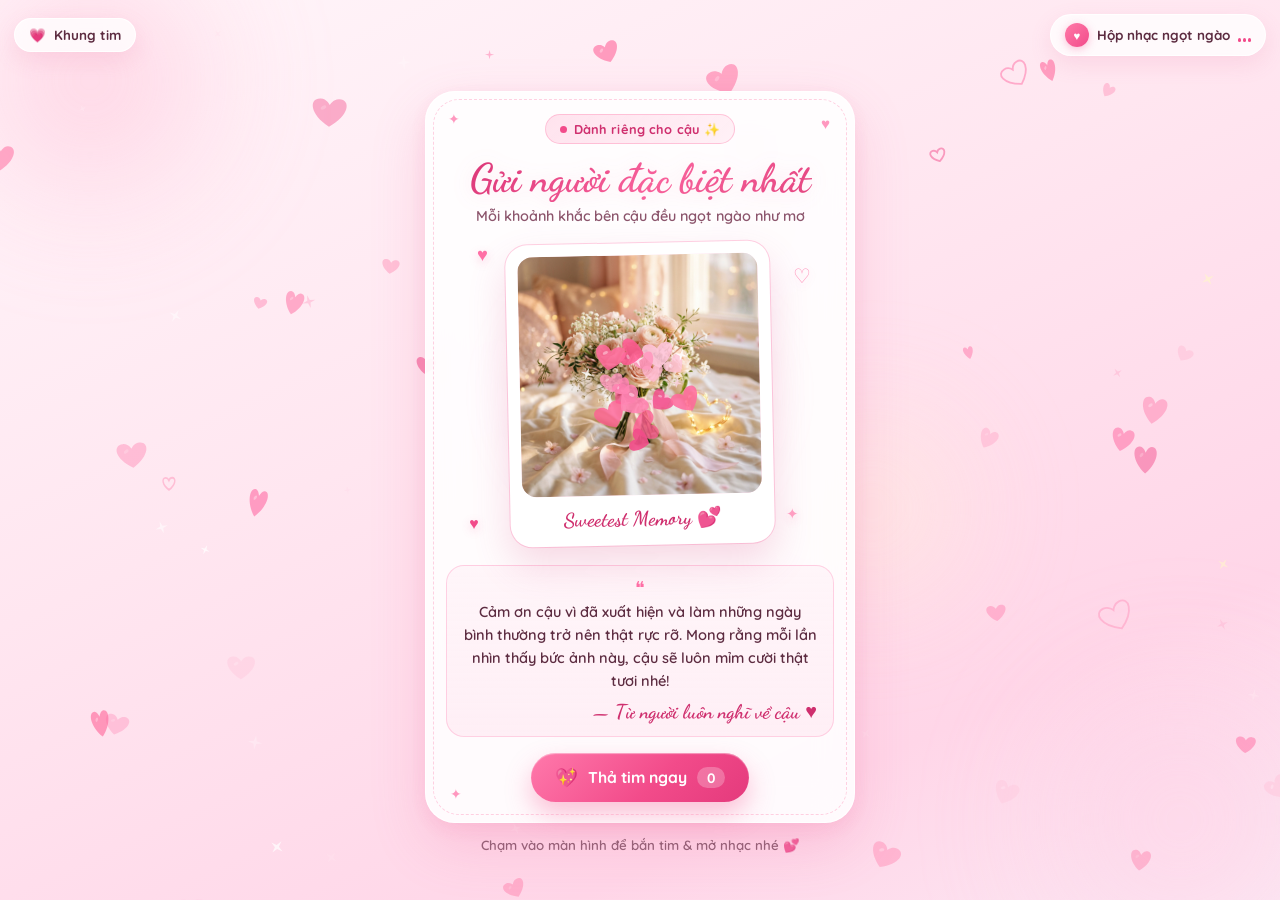
==== index.html @ c47367ff "Add files via upload" ====
<!DOCTYPE html>
<html lang="vi">
<head>
  <meta charset="UTF-8" />
  <meta name="viewport" content="width=device-width, initial-scale=1.0, viewport-fit=cover" />
  <meta name="theme-color" content="#ffe4ee" />
  <title>Gửi người đặc biệt 💕</title>
  <meta name="description" content="Một món quà nhỏ ngọt ngào ngập tràn trái tim dành riêng cho cậu." />

  <!-- Font tiếng Việt mềm mại, ngọt ngào -->
  <link rel="preconnect" href="https://fonts.googleapis.com" />
  <link rel="preconnect" href="https://fonts.gstatic.com" crossorigin />
  <link
    href="https://fonts.googleapis.com/css2?family=Dancing+Script:wght@600;700&family=Quicksand:wght@500;600;700&display=swap"
    rel="stylesheet"
  />

  <link rel="stylesheet" href="styles.css" />
</head>
<body>
  <!-- SVG ClipPath khung trái tim tỷ lệ chuẩn -->
  <svg width="0" height="0" class="svg-defs" aria-hidden="true">
    <defs>
      <clipPath id="heartClipPath" clipPathUnits="objectBoundingBox">
        <path d="M 0.5,0.92 C 0.48,0.90 0.04,0.62 0.04,0.32 C 0.04,0.14 0.18,0.04 0.33,0.04 C 0.42,0.04 0.48,0.09 0.5,0.16 C 0.52,0.09 0.58,0.04 0.67,0.04 C 0.82,0.04 0.96,0.14 0.96,0.32 C 0.96,0.62 0.52,0.90 0.5,0.92 Z" />
      </clipPath>
    </defs>
  </svg>

  <!-- Nền ánh sáng pastel mềm mại -->
  <div class="ambient-bg" aria-hidden="true">
    <span class="bg-orb orb-1"></span>
    <span class="bg-orb orb-2"></span>
    <span class="bg-orb orb-3"></span>
  </div>

  <!-- Canvas nền: mưa trái tim & tim bay dịu dàng phía sau thẻ -->
  <canvas id="heartCanvas" aria-hidden="true"></canvas>
  <!-- Canvas tương tác: pháo hoa trái tim bắn ra rực rỡ phía trước khi chạm -->
  <canvas id="burstCanvas" aria-hidden="true"></canvas>

  <!-- Thanh điều khiển góc trên -->
  <header class="top-controls">
    <button
      id="frameToggle"
      class="glass-pill icon-pill"
      type="button"
      title="Đổi kiểu khung ảnh (Polaroid / Trái tim)"
      aria-label="Đổi kiểu khung ảnh"
    >
      <span class="pill-icon" aria-hidden="true">💗</span>
      <span id="frameToggleLabel" class="pill-text">Khung tim</span>
    </button>

    <button
      id="musicToggle"
      class="glass-pill music-pill"
      type="button"
      aria-pressed="false"
      aria-label="Bật hoặc tắt nhạc nền"
    >
      <span class="vinyl-disc" aria-hidden="true">
        <span class="vinyl-heart">♥</span>
      </span>
      <span id="musicTitle" class="pill-text">Hộp nhạc ngọt ngào</span>
      <span class="eq-bars" aria-hidden="true">
        <span></span>
        <span></span>
        <span></span>
      </span>
    </button>
  </header>

  <!-- Thông báo nhỏ ngọt ngào khi đạt mốc thả tim -->
  <div id="milestoneToast" class="milestone-toast" role="status" aria-live="polite"></div>

  <!-- Nội dung chính căn giữa tối ưu cho màn hình điện thoại -->
  <main class="page-wrapper">
    <article class="love-card">
      <!-- Các chi tiết lấp lánh trang trí góc thẻ -->
      <span class="card-sparkle sp-1" aria-hidden="true">✦</span>
      <span class="card-sparkle sp-2" aria-hidden="true">♥</span>
      <span class="card-sparkle sp-3" aria-hidden="true">✦</span>

      <!-- Nhãn nhỏ phía trên -->
      <div id="badgeWrap" class="badge-wrap">
        <span class="badge-pill">
          <span class="badge-dot" aria-hidden="true"></span>
          <span id="badgeText">Dành riêng cho cậu ✨</span>
        </span>
      </div>

      <!-- Tiêu đề & dòng phụ -->
      <div class="heading-block">
        <h1 id="titleText" class="love-title">Gửi người đặc biệt nhất</h1>
        <p id="subtitleText" class="love-subtitle">Mỗi khoảnh khắc bên cậu đều ngọt ngào như mơ</p>
      </div>

      <!-- Khu vực khung ảnh chính + hiệu ứng nhịp đập trái tim -->
      <section class="photo-stage" aria-label="Hình ảnh kỷ niệm">
        <div class="photo-aura" aria-hidden="true"></div>

        <!-- Các trái tim nhỏ bay quanh khung ảnh -->
        <span class="orbit-heart oh-1" aria-hidden="true">♥</span>
        <span class="orbit-heart oh-2" aria-hidden="true">♡</span>
        <span class="orbit-heart oh-3" aria-hidden="true">♥</span>
        <span class="orbit-heart oh-4" aria-hidden="true">✦</span>

        <button
          id="photoFrameBtn"
          class="photo-frame frame-polaroid"
          type="button"
          aria-label="Chạm vào ảnh để thả mưa trái tim"
        >
          <span class="photo-clip-box">
            <img
              id="mainPhoto"
              src="assets/photo.jpg"
              alt="Hình ảnh kỷ niệm ngọt ngào"
              loading="eager"
              decoding="async"
            />
            <span class="photo-sheen" aria-hidden="true"></span>
            <span id="photoFallback" class="photo-fallback" hidden>
              <span class="fallback-heart">💖</span>
              <span>Chưa tìm thấy ảnh<br /><small>Kiểm tra đường dẫn trong config.js</small></span>
            </span>
          </span>
          <span id="photoCaption" class="polaroid-caption">Sweetest Memory 💕</span>
        </button>
      </section>

      <!-- Hộp lời nhắn lãng mạn -->
      <section id="messageBox" class="message-box" aria-label="Lời nhắn">
        <span class="quote-mark" aria-hidden="true">❝</span>
        <p id="messageText" class="message-text"></p>
        <p id="signatureText" class="signature-text"></p>
      </section>

      <!-- Nút tương tác thả tim -->
      <div class="card-actions">
        <button id="heartBtn" class="heart-cta" type="button">
          <span class="heart-cta-icon" aria-hidden="true">💖</span>
          <span id="heartBtnText">Thả tim ngay</span>
          <span id="heartCount" class="heart-count" aria-label="Số lượt thả tim">0</span>
        </button>
      </div>
    </article>

    <!-- Gợi ý nhỏ lúc mới mở trang -->
    <p id="tapHint" class="tap-hint">Chạm vào màn hình để bắn tim &amp; mở nhạc nhé 💕</p>
  </main>

  <audio id="customAudio" loop preload="metadata"></audio>

  <script src="config.js"></script>
  <script src="app.js"></script>
</body>
</html>
---- styles.css ----
:root {
  --pink-25: #fffafc;
  --pink-50: #fff2f7;
  --pink-100: #ffe3ee;
  --pink-200: #ffc5db;
  --pink-300: #ff9ec2;
  --pink-400: #ff70a6;
  --pink-500: #f24b8a;
  --rose-600: #cf2f6e;
  --text-main: #5d2c41;
  --text-soft: #8c556c;
  --glass-bg: rgba(255, 255, 255, 0.88);
  --glass-border: rgba(255, 255, 255, 0.96);
  --shadow-rose: 0 22px 55px rgba(235, 96, 150, 0.2), 0 6px 18px rgba(235, 96, 150, 0.12);
}

*,
*::before,
*::after {
  box-sizing: border-box;
  -webkit-tap-highlight-color: transparent;
}

html,
body {
  margin: 0;
  padding: 0;
  min-height: 100%;
  width: 100%;
  overflow-x: hidden;
  font-family: 'Quicksand', -apple-system, BlinkMacSystemFont, 'Segoe UI', sans-serif;
  color: var(--text-main);
  background: linear-gradient(155deg, #fff6fa 0%, #ffe6f0 42%, #ffd6e8 78%, #fce7f3 100%);
  user-select: none;
  -webkit-user-select: none;
}

.svg-defs {
  position: absolute;
  width: 0;
  height: 0;
  pointer-events: none;
}

/* ===== Nền ánh sáng pastel bồng bềnh ===== */
.ambient-bg {
  position: fixed;
  inset: 0;
  z-index: 0;
  overflow: hidden;
  pointer-events: none;
}

.bg-orb {
  position: absolute;
  border-radius: 50%;
  filter: blur(55px);
  opacity: 0.6;
  will-change: transform;
}

.orb-1 {
  width: 340px;
  height: 340px;
  background: radial-gradient(circle, #ffb8d2 0%, rgba(255, 184, 210, 0) 70%);
  top: -90px;
  left: -80px;
  animation: floatOrb1 14s ease-in-out infinite alternate;
}

.orb-2 {
  width: 380px;
  height: 380px;
  background: radial-gradient(circle, #ffd1e6 0%, rgba(255, 209, 230, 0) 70%);
  bottom: -110px;
  right: -90px;
  animation: floatOrb2 17s ease-in-out infinite alternate;
}

.orb-3 {
  width: 260px;
  height: 260px;
  background: radial-gradient(circle, #fff0d8 0%, rgba(255, 240, 216, 0) 70%);
  top: 42%;
  left: 58%;
  animation: floatOrb3 12s ease-in-out infinite alternate;
}

@keyframes floatOrb1 {
  from { transform: translate(0, 0) scale(1); }
  to { transform: translate(45px, 35px) scale(1.12); }
}

@keyframes floatOrb2 {
  from { transform: translate(0, 0) scale(1); }
  to { transform: translate(-45px, -35px) scale(1.1); }
}

@keyframes floatOrb3 {
  from { transform: translate(-20px, -15px) scale(0.95); }
  to { transform: translate(25px, 25px) scale(1.12); }
}

/* ===== Canvas hiệu ứng trái tim ===== */
#heartCanvas {
  position: fixed;
  inset: 0;
  width: 100%;
  height: 100%;
  z-index: 2;
  pointer-events: none;
}

#burstCanvas {
  position: fixed;
  inset: 0;
  width: 100%;
  height: 100%;
  z-index: 15;
  pointer-events: none;
}

/* ===== Thanh điều khiển phía trên ===== */
.top-controls {
  position: fixed;
  top: calc(14px + env(safe-area-inset-top, 0px));
  left: 14px;
  right: 14px;
  z-index: 20;
  display: flex;
  align-items: center;
  justify-content: space-between;
  gap: 10px;
  pointer-events: none;
}

.glass-pill {
  pointer-events: auto;
  display: inline-flex;
  align-items: center;
  gap: 8px;
  padding: 8px 14px;
  border-radius: 999px;
  border: 1.5px solid var(--glass-border);
  background: rgba(255, 255, 255, 0.78);
  backdrop-filter: blur(14px);
  -webkit-backdrop-filter: blur(14px);
  color: var(--text-main);
  font-family: inherit;
  font-size: 0.84rem;
  font-weight: 700;
  cursor: pointer;
  touch-action: manipulation;
  box-shadow: 0 8px 22px rgba(226, 98, 148, 0.14);
  transition: transform 0.2s ease, box-shadow 0.2s ease, background 0.2s ease;
}

.glass-pill:hover {
  background: rgba(255, 255, 255, 0.94);
  transform: translateY(-1px);
  box-shadow: 0 10px 26px rgba(226, 98, 148, 0.22);
}

.glass-pill:active {
  transform: scale(0.95);
}

.pill-text {
  max-width: 140px;
  overflow: hidden;
  text-overflow: ellipsis;
  white-space: nowrap;
}

.vinyl-disc {
  width: 24px;
  height: 24px;
  border-radius: 50%;
  background: linear-gradient(135deg, #ff7aa8, #f24b8a);
  display: grid;
  place-items: center;
  color: #fff;
  font-size: 0.72rem;
  box-shadow: 0 2px 8px rgba(242, 75, 138, 0.35);
  flex-shrink: 0;
}

.music-pill.is-playing .vinyl-disc {
  animation: spinDisc 4s linear infinite;
}

@keyframes spinDisc {
  to { transform: rotate(360deg); }
}

.eq-bars {
  display: inline-flex;
  align-items: flex-end;
  gap: 2.5px;
  height: 13px;
  width: 13px;
}

.eq-bars span {
  width: 3px;
  height: 4px;
  border-radius: 99px;
  background: var(--pink-500);
  transition: height 0.25s ease;
}

.music-pill.is-playing .eq-bars span:nth-child(1) {
  animation: eqBounce 0.7s ease-in-out infinite alternate;
}

.music-pill.is-playing .eq-bars span:nth-child(2) {
  animation: eqBounce 0.52s ease-in-out 0.15s infinite alternate;
}

.music-pill.is-playing .eq-bars span:nth-child(3) {
  animation: eqBounce 0.64s ease-in-out 0.3s infinite alternate;
}

@keyframes eqBounce {
  from { height: 4px; }
  to { height: 13px; }
}

/* ===== Thông báo mốc thả tim ===== */
.milestone-toast {
  position: fixed;
  top: calc(68px + env(safe-area-inset-top, 0px));
  left: 50%;
  transform: translate(-50%, -14px) scale(0.95);
  z-index: 30;
  padding: 10px 18px;
  border-radius: 999px;
  background: linear-gradient(135deg, #ff6d9f, #f24b8a);
  color: #fff;
  font-size: 0.88rem;
  font-weight: 700;
  box-shadow: 0 12px 28px rgba(242, 75, 138, 0.35);
  opacity: 0;
  pointer-events: none;
  white-space: nowrap;
  transition: opacity 0.35s ease, transform 0.35s cubic-bezier(0.22, 1, 0.36, 1);
}

.milestone-toast.show {
  opacity: 1;
  transform: translate(-50%, 0) scale(1);
}

/* ===== Bố cục thẻ chính ===== */
.page-wrapper {
  position: relative;
  z-index: 5;
  min-height: 100dvh;
  display: flex;
  flex-direction: column;
  align-items: center;
  justify-content: center;
  padding: calc(64px + env(safe-area-inset-top, 0px)) 16px calc(20px + env(safe-area-inset-bottom, 0px));
}

.love-card {
  position: relative;
  width: 100%;
  max-width: 430px;
  padding: 22px 20px 20px;
  border-radius: 30px;
  background: var(--glass-bg);
  border: 1.5px solid var(--glass-border);
  backdrop-filter: blur(18px);
  -webkit-backdrop-filter: blur(18px);
  box-shadow: var(--shadow-rose);
  text-align: center;
  animation: cardReveal 0.65s cubic-bezier(0.22, 1, 0.36, 1) both;
}

.love-card::before {
  content: '';
  position: absolute;
  inset: 7px;
  border-radius: 26px;
  border: 1px dashed rgba(255, 130, 175, 0.36);
  pointer-events: none;
}

@keyframes cardReveal {
  from {
    opacity: 0;
    transform: translateY(26px) scale(0.96);
  }
  to {
    opacity: 1;
    transform: translateY(0) scale(1);
  }
}

/* Hạt lấp lánh trang trí góc thẻ */
.card-sparkle {
  position: absolute;
  color: var(--pink-400);
  pointer-events: none;
  opacity: 0.72;
  animation: twinkle 3s ease-in-out infinite;
}

.sp-1 { top: 18px; left: 22px; font-size: 0.9rem; animation-delay: 0s; }
.sp-2 { top: 22px; right: 24px; font-size: 0.95rem; animation-delay: 0.9s; }
.sp-3 { bottom: 20px; left: 24px; font-size: 0.85rem; animation-delay: 1.6s; }

@keyframes twinkle {
  0%, 100% { transform: scale(0.85) rotate(0deg); opacity: 0.45; }
  50% { transform: scale(1.2) rotate(12deg); opacity: 0.95; }
}

/* Nhãn nhỏ phía trên */
.badge-wrap {
  margin-bottom: 10px;
}

.badge-pill {
  display: inline-flex;
  align-items: center;
  gap: 7px;
  padding: 6px 14px;
  border-radius: 999px;
  background: linear-gradient(135deg, rgba(255, 224, 236, 0.9), rgba(255, 240, 246, 0.95));
  border: 1px solid rgba(255, 158, 194, 0.55);
  color: var(--rose-600);
  font-size: 0.8rem;
  font-weight: 700;
  letter-spacing: 0.01em;
}

.badge-dot {
  width: 7px;
  height: 7px;
  border-radius: 50%;
  background: var(--pink-500);
  box-shadow: 0 0 0 0 rgba(242, 75, 138, 0.55);
  animation: pulseDot 1.8s infinite;
}

@keyframes pulseDot {
  0% { box-shadow: 0 0 0 0 rgba(242, 75, 138, 0.55); }
  70% { box-shadow: 0 0 0 7px rgba(242, 75, 138, 0); }
  100% { box-shadow: 0 0 0 0 rgba(242, 75, 138, 0); }
}

/* Tiêu đề lãng mạn */
.heading-block {
  margin-bottom: 14px;
}

.love-title {
  margin: 0;
  font-family: 'Dancing Script', 'Times New Roman', 'Segoe UI', serif;
  font-size: clamp(1.9rem, 7vw, 2.5rem);
  font-weight: 700;
  line-height: 1.2;
  background: linear-gradient(135deg, #d83173 0%, #f8619b 55%, #e1427d 100%);
  -webkit-background-clip: text;
  background-clip: text;
  color: transparent;
  filter: drop-shadow(0 2px 10px rgba(242, 75, 138, 0.14));
}

.love-subtitle {
  margin: 5px 0 0;
  font-size: 0.9rem;
  font-weight: 600;
  color: var(--text-soft);
}

/* ===== Khu vực khung ảnh chính ===== */
.photo-stage {
  position: relative;
  display: flex;
  justify-content: center;
  align-items: center;
  margin: 4px auto 16px;
  padding: 4px 0;
}

.photo-aura {
  position: absolute;
  width: 82%;
  height: 82%;
  border-radius: 50%;
  background: radial-gradient(circle, rgba(255, 128, 175, 0.45) 0%, rgba(255, 179, 209, 0.14) 52%, transparent 74%);
  filter: blur(18px);
  animation: heartbeatGlow 2.4s ease-in-out infinite;
  pointer-events: none;
}

@keyframes heartbeatGlow {
  0%, 100% { transform: scale(0.95); opacity: 0.72; }
  22% { transform: scale(1.06); opacity: 1; }
  38% { transform: scale(0.98); opacity: 0.82; }
  54% { transform: scale(1.05); opacity: 0.96; }
}

.orbit-heart {
  position: absolute;
  pointer-events: none;
  color: var(--pink-400);
  text-shadow: 0 3px 10px rgba(242, 75, 138, 0.25);
  z-index: 4;
}

.oh-1 { top: 4px; left: 8%; font-size: 1.15rem; animation: floatMini 3.4s ease-in-out infinite; }
.oh-2 { top: 24px; right: 6%; font-size: 1.25rem; color: #ff8fb8; animation: floatMini 4s ease-in-out 0.6s infinite; }
.oh-3 { bottom: 16px; left: 6%; font-size: 1rem; color: #f24b8a; animation: floatMini 3.8s ease-in-out 1.1s infinite; }
.oh-4 { bottom: 26px; right: 9%; font-size: 0.95rem; color: #ff9ec2; animation: floatMini 3.1s ease-in-out 0.3s infinite; }

@keyframes floatMini {
  0%, 100% { transform: translateY(0) rotate(-6deg); }
  50% { transform: translateY(-9px) rotate(8deg); }
}

.photo-frame {
  position: relative;
  z-index: 3;
  padding: 0;
  border: none;
  background: none;
  cursor: pointer;
  touch-action: manipulation;
  width: min(264px, 72vw);
  transition: transform 0.35s cubic-bezier(0.22, 1, 0.36, 1);
}

.photo-frame:hover {
  transform: translateY(-3px) rotate(0deg) scale(1.015);
}

.photo-frame.is-popping {
  animation: photoPop 0.55s cubic-bezier(0.22, 1, 0.36, 1);
}

@keyframes photoPop {
  0% { transform: scale(1); }
  30% { transform: scale(1.06); }
  60% { transform: scale(0.97); }
  100% { transform: scale(1); }
}

/* Chế độ 1: Khung Polaroid ngọt ngào */
.photo-frame.frame-polaroid {
  background: #ffffff;
  padding: 12px 12px 14px;
  border-radius: 22px;
  box-shadow:
    0 18px 38px rgba(217, 74, 130, 0.2),
    0 0 0 1px rgba(255, 197, 219, 0.75);
  transform: rotate(-1.2deg);
}

.photo-frame.frame-polaroid .photo-clip-box {
  display: block;
  position: relative;
  width: 100%;
  aspect-ratio: 1 / 1;
  border-radius: 15px;
  overflow: hidden;
  background: linear-gradient(135deg, #ffe7f1, #ffd4e5);
}

.photo-frame.frame-polaroid .polaroid-caption {
  display: block;
  margin-top: 11px;
  font-family: 'Dancing Script', 'Times New Roman', 'Segoe UI', serif;
  font-size: 1.25rem;
  font-weight: 700;
  color: var(--rose-600);
}

/* Chế độ 2: Khung hình Trái Tim phát sáng */
.photo-frame.frame-heart {
  width: min(312px, 82vw);
  filter: drop-shadow(0 16px 28px rgba(242, 75, 138, 0.28)) drop-shadow(0 0 10px rgba(255, 255, 255, 0.9));
  animation: gentleBeat 2.8s ease-in-out infinite;
}

.photo-frame.frame-heart .photo-clip-box {
  display: block;
  position: relative;
  width: 100%;
  aspect-ratio: 1 / 0.94;
  clip-path: url(#heartClipPath);
  -webkit-clip-path: url(#heartClipPath);
  background: linear-gradient(135deg, #ffe7f1, #ffc8df);
  overflow: hidden;
}

.photo-frame.frame-heart .polaroid-caption {
  display: none;
}

@keyframes gentleBeat {
  0%, 100% { transform: scale(1); }
  20% { transform: scale(1.03); }
  36% { transform: scale(0.99); }
  52% { transform: scale(1.022); }
}

.photo-clip-box img {
  display: block;
  width: 100%;
  height: 100%;
  object-fit: cover;
  object-position: center;
  transition: transform 0.6s ease;
}

.photo-frame:hover .photo-clip-box img {
  transform: scale(1.04);
}

/* Vệt sáng nhẹ lướt qua ảnh */
.photo-sheen {
  position: absolute;
  inset: 0;
  background: linear-gradient(
    115deg,
    transparent 20%,
    rgba(255, 255, 255, 0.36) 48%,
    transparent 74%
  );
  transform: translateX(-130%);
  animation: photoSheen 5.5s ease-in-out 1.2s infinite;
  pointer-events: none;
}

@keyframes photoSheen {
  0%, 72%, 100% { transform: translateX(-130%); }
  45% { transform: translateX(130%); }
}

.photo-fallback {
  position: absolute;
  inset: 0;
  display: flex;
  flex-direction: column;
  align-items: center;
  justify-content: center;
  gap: 8px;
  padding: 20px;
  color: var(--rose-600);
  font-size: 0.9rem;
  font-weight: 700;
  text-align: center;
}

.photo-fallback[hidden] {
  display: none;
}

.fallback-heart {
  font-size: 2.8rem;
}

/* ===== Hộp lời nhắn ===== */
.message-box {
  position: relative;
  margin: 0 0 16px;
  padding: 13px 16px 12px;
  border-radius: 18px;
  background: linear-gradient(180deg, rgba(255, 245, 249, 0.94), rgba(255, 236, 244, 0.85));
  border: 1px solid rgba(255, 179, 209, 0.56);
  text-align: center;
}

.quote-mark {
  display: block;
  font-size: 1.1rem;
  line-height: 1;
  color: var(--pink-400);
  margin-bottom: 3px;
}

.message-text {
  margin: 0;
  font-size: 0.91rem;
  line-height: 1.58;
  font-weight: 600;
  color: var(--text-main);
  white-space: pre-line;
}

.signature-text {
  margin: 8px 0 0;
  font-family: 'Dancing Script', 'Times New Roman', 'Segoe UI', serif;
  font-size: 1.24rem;
  font-weight: 700;
  color: var(--rose-600);
  text-align: right;
}

/* ===== Nút thả tim ===== */
.card-actions {
  display: flex;
  justify-content: center;
}

.heart-cta {
  display: inline-flex;
  align-items: center;
  justify-content: center;
  gap: 10px;
  padding: 13px 24px;
  border: none;
  border-radius: 999px;
  background: linear-gradient(135deg, #ff79ab 0%, #f24b8a 58%, #e43a7c 100%);
  color: #ffffff;
  font-family: inherit;
  font-size: 0.98rem;
  font-weight: 700;
  cursor: pointer;
  touch-action: manipulation;
  box-shadow:
    0 12px 26px rgba(242, 75, 138, 0.34),
    inset 0 1px 1px rgba(255, 255, 255, 0.45);
  transition: transform 0.18s cubic-bezier(0.22, 1, 0.36, 1), box-shadow 0.18s ease;
}

.heart-cta:hover {
  transform: translateY(-2px) scale(1.02);
  box-shadow: 0 16px 32px rgba(242, 75, 138, 0.42);
}

.heart-cta:active {
  transform: scale(0.94);
}

.heart-cta-icon {
  display: inline-block;
  font-size: 1.15rem;
  transition: transform 0.2s ease;
}

.heart-cta.is-bouncing .heart-cta-icon {
  animation: iconBounce 0.42s ease;
}

@keyframes iconBounce {
  0% { transform: scale(1); }
  40% { transform: scale(1.45) rotate(-10deg); }
  75% { transform: scale(0.92) rotate(6deg); }
  100% { transform: scale(1); }
}

.heart-count {
  min-width: 28px;
  padding: 2px 9px;
  border-radius: 999px;
  background: rgba(255, 255, 255, 0.25);
  font-size: 0.86rem;
  font-weight: 700;
}

/* Gợi ý nhỏ phía dưới */
.tap-hint {
  margin: 14px 0 0;
  font-size: 0.83rem;
  font-weight: 600;
  color: var(--text-soft);
  text-align: center;
  opacity: 0.9;
  transition: opacity 0.6s ease, transform 0.6s ease;
}

.tap-hint.is-hidden {
  opacity: 0;
  transform: translateY(6px);
  pointer-events: none;
}

/* ===== Tối ưu màn hình nhỏ ===== */
@media (max-width: 390px) {
  .love-card {
    padding: 22px 16px 22px;
    border-radius: 26px;
  }

  .glass-pill {
    padding: 7px 11px;
    font-size: 0.78rem;
  }

  .pill-text {
    max-width: 102px;
  }
}
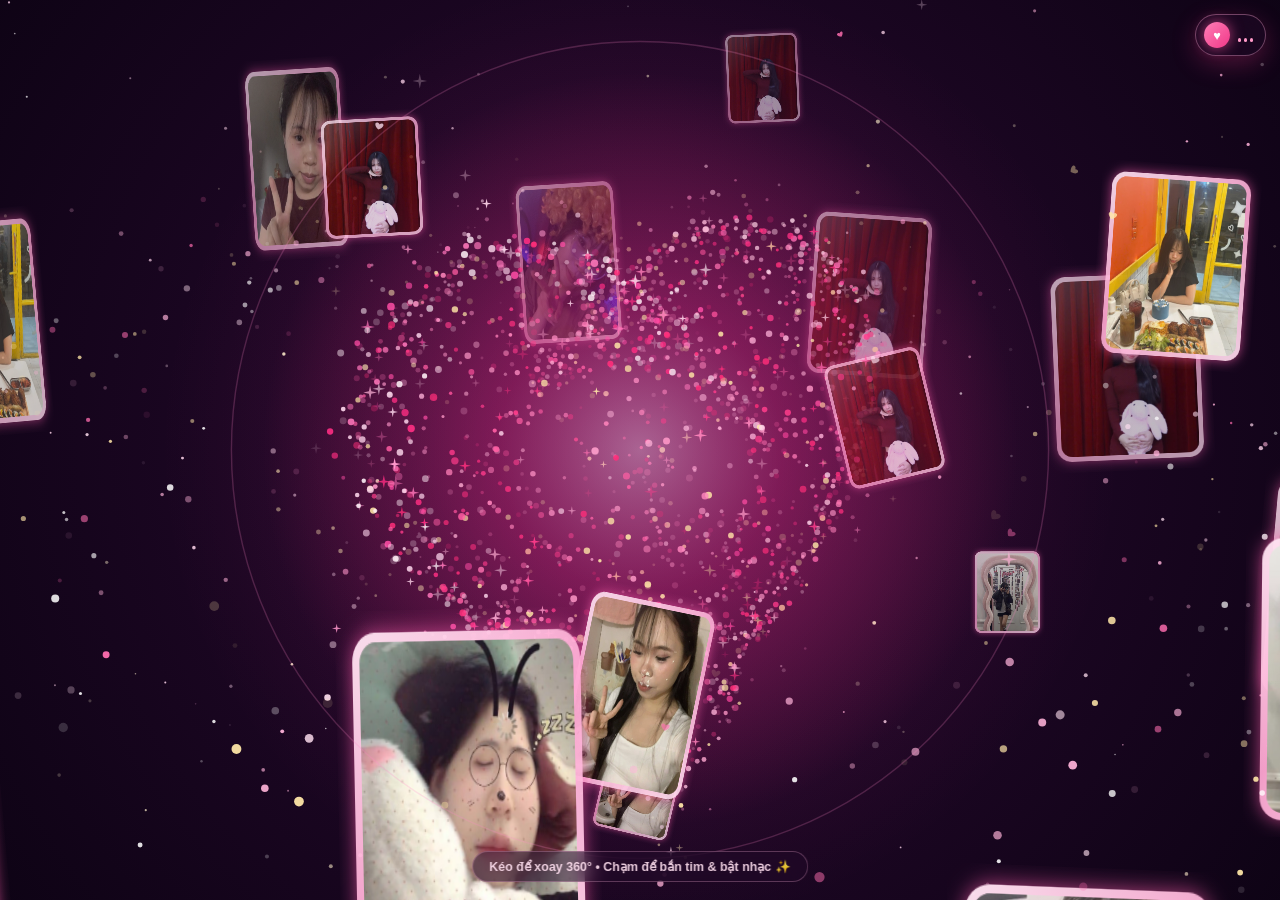
==== commit 57e24ef5: "Add files via upload" ====
--- a/index.html
+++ b/index.html
@@ -2,154 +2,42 @@
 <html lang="vi">
 <head>
   <meta charset="UTF-8" />
-  <meta name="viewport" content="width=device-width, initial-scale=1.0, viewport-fit=cover" />
-  <meta name="theme-color" content="#ffe4ee" />
-  <title>Gửi người đặc biệt 💕</title>
-  <meta name="description" content="Một món quà nhỏ ngọt ngào ngập tràn trái tim dành riêng cho cậu." />
-
-  <!-- Font tiếng Việt mềm mại, ngọt ngào -->
-  <link rel="preconnect" href="https://fonts.googleapis.com" />
-  <link rel="preconnect" href="https://fonts.gstatic.com" crossorigin />
-  <link
-    href="https://fonts.googleapis.com/css2?family=Dancing+Script:wght@600;700&family=Quicksand:wght@500;600;700&display=swap"
-    rel="stylesheet"
-  />
-
+  <meta name="viewport" content="width=device-width, initial-scale=1.0, maximum-scale=1.0, user-scalable=no, viewport-fit=cover" />
+  <meta name="theme-color" content="#140519" />
+  <title>Trái Tim 5D 💕</title>
   <link rel="stylesheet" href="styles.css" />
 </head>
 <body>
-  <!-- SVG ClipPath khung trái tim tỷ lệ chuẩn -->
-  <svg width="0" height="0" class="svg-defs" aria-hidden="true">
-    <defs>
-      <clipPath id="heartClipPath" clipPathUnits="objectBoundingBox">
-        <path d="M 0.5,0.92 C 0.48,0.90 0.04,0.62 0.04,0.32 C 0.04,0.14 0.18,0.04 0.33,0.04 C 0.42,0.04 0.48,0.09 0.5,0.16 C 0.52,0.09 0.58,0.04 0.67,0.04 C 0.82,0.04 0.96,0.14 0.96,0.32 C 0.96,0.62 0.52,0.90 0.5,0.92 Z" />
-      </clipPath>
-    </defs>
-  </svg>
+  <!-- Sân khấu 5D toàn màn hình (không lời chúc, thuần hiệu ứng hình ảnh & trái tim) -->
+  <canvas id="scene5d" aria-label="Hiệu ứng trái tim 5D và hình ảnh xoay rơi"></canvas>
 
-  <!-- Nền ánh sáng pastel mềm mại -->
-  <div class="ambient-bg" aria-hidden="true">
-    <span class="bg-orb orb-1"></span>
-    <span class="bg-orb orb-2"></span>
-    <span class="bg-orb orb-3"></span>
+  <!-- Nút nhạc nền nhỏ gọn góc trên phải -->
+  <button
+    id="musicToggle"
+    class="hud-pill"
+    type="button"
+    aria-pressed="false"
+    aria-label="Bật hoặc tắt nhạc nền"
+  >
+    <span class="hud-disc" aria-hidden="true">♥</span>
+    <span class="hud-eq" aria-hidden="true">
+      <span></span>
+      <span></span>
+      <span></span>
+    </span>
+  </button>
+
+  <!-- Gợi ý nhỏ tự mờ đi sau vài giây -->
+  <div id="gestureHint" class="gesture-hint" aria-hidden="true">
+    Kéo để xoay 360° • Chạm để bắn tim &amp; bật nhạc ✨
   </div>
 
-  <!-- Canvas nền: mưa trái tim & tim bay dịu dàng phía sau thẻ -->
-  <canvas id="heartCanvas" aria-hidden="true"></canvas>
-  <!-- Canvas tương tác: pháo hoa trái tim bắn ra rực rỡ phía trước khi chạm -->
-  <canvas id="burstCanvas" aria-hidden="true"></canvas>
-
-  <!-- Thanh điều khiển góc trên -->
-  <header class="top-controls">
-    <button
-      id="frameToggle"
-      class="glass-pill icon-pill"
-      type="button"
-      title="Đổi kiểu khung ảnh (Polaroid / Trái tim)"
-      aria-label="Đổi kiểu khung ảnh"
-    >
-      <span class="pill-icon" aria-hidden="true">💗</span>
-      <span id="frameToggleLabel" class="pill-text">Khung tim</span>
-    </button>
-
-    <button
-      id="musicToggle"
-      class="glass-pill music-pill"
-      type="button"
-      aria-pressed="false"
-      aria-label="Bật hoặc tắt nhạc nền"
-    >
-      <span class="vinyl-disc" aria-hidden="true">
-        <span class="vinyl-heart">♥</span>
-      </span>
-      <span id="musicTitle" class="pill-text">Hộp nhạc ngọt ngào</span>
-      <span class="eq-bars" aria-hidden="true">
-        <span></span>
-        <span></span>
-        <span></span>
-      </span>
-    </button>
-  </header>
-
-  <!-- Thông báo nhỏ ngọt ngào khi đạt mốc thả tim -->
-  <div id="milestoneToast" class="milestone-toast" role="status" aria-live="polite"></div>
-
-  <!-- Nội dung chính căn giữa tối ưu cho màn hình điện thoại -->
-  <main class="page-wrapper">
-    <article class="love-card">
-      <!-- Các chi tiết lấp lánh trang trí góc thẻ -->
-      <span class="card-sparkle sp-1" aria-hidden="true">✦</span>
-      <span class="card-sparkle sp-2" aria-hidden="true">♥</span>
-      <span class="card-sparkle sp-3" aria-hidden="true">✦</span>
-
-      <!-- Nhãn nhỏ phía trên -->
-      <div id="badgeWrap" class="badge-wrap">
-        <span class="badge-pill">
-          <span class="badge-dot" aria-hidden="true"></span>
-          <span id="badgeText">Dành riêng cho cậu ✨</span>
-        </span>
-      </div>
-
-      <!-- Tiêu đề & dòng phụ -->
-      <div class="heading-block">
-        <h1 id="titleText" class="love-title">Gửi người đặc biệt nhất</h1>
-        <p id="subtitleText" class="love-subtitle">Mỗi khoảnh khắc bên cậu đều ngọt ngào như mơ</p>
-      </div>
-
-      <!-- Khu vực khung ảnh chính + hiệu ứng nhịp đập trái tim -->
-      <section class="photo-stage" aria-label="Hình ảnh kỷ niệm">
-        <div class="photo-aura" aria-hidden="true"></div>
-
-        <!-- Các trái tim nhỏ bay quanh khung ảnh -->
-        <span class="orbit-heart oh-1" aria-hidden="true">♥</span>
-        <span class="orbit-heart oh-2" aria-hidden="true">♡</span>
-        <span class="orbit-heart oh-3" aria-hidden="true">♥</span>
-        <span class="orbit-heart oh-4" aria-hidden="true">✦</span>
-
-        <button
-          id="photoFrameBtn"
-          class="photo-frame frame-polaroid"
-          type="button"
-          aria-label="Chạm vào ảnh để thả mưa trái tim"
-        >
-          <span class="photo-clip-box">
-            <img
-              id="mainPhoto"
-              src="assets/photo.jpg"
-              alt="Hình ảnh kỷ niệm ngọt ngào"
-              loading="eager"
-              decoding="async"
-            />
-            <span class="photo-sheen" aria-hidden="true"></span>
-            <span id="photoFallback" class="photo-fallback" hidden>
-              <span class="fallback-heart">💖</span>
-              <span>Chưa tìm thấy ảnh<br /><small>Kiểm tra đường dẫn trong config.js</small></span>
-            </span>
-          </span>
-          <span id="photoCaption" class="polaroid-caption">Sweetest Memory 💕</span>
-        </button>
-      </section>
-
-      <!-- Hộp lời nhắn lãng mạn -->
-      <section id="messageBox" class="message-box" aria-label="Lời nhắn">
-        <span class="quote-mark" aria-hidden="true">❝</span>
-        <p id="messageText" class="message-text"></p>
-        <p id="signatureText" class="signature-text"></p>
-      </section>
-
-      <!-- Nút tương tác thả tim -->
-      <div class="card-actions">
-        <button id="heartBtn" class="heart-cta" type="button">
-          <span class="heart-cta-icon" aria-hidden="true">💖</span>
-          <span id="heartBtnText">Thả tim ngay</span>
-          <span id="heartCount" class="heart-count" aria-label="Số lượt thả tim">0</span>
-        </button>
-      </div>
-    </article>
-
-    <!-- Gợi ý nhỏ lúc mới mở trang -->
-    <p id="tapHint" class="tap-hint">Chạm vào màn hình để bắn tim &amp; mở nhạc nhé 💕</p>
-  </main>
+  <!-- Khung phóng to khi chạm trực tiếp vào một tấm ảnh -->
+  <div id="photoModal" class="photo-modal" hidden role="dialog" aria-modal="true" aria-label="Xem phóng to ảnh">
+    <div class="photo-modal-card">
+      <img id="photoModalImg" src="" alt="Hình ảnh phóng to" />
+    </div>
+  </div>
 
   <audio id="customAudio" loop preload="metadata"></audio>
 
--- a/styles.css
+++ b/styles.css
@@ -1,19 +1,3 @@
-:root {
-  --pink-25: #fffafc;
-  --pink-50: #fff2f7;
-  --pink-100: #ffe3ee;
-  --pink-200: #ffc5db;
-  --pink-300: #ff9ec2;
-  --pink-400: #ff70a6;
-  --pink-500: #f24b8a;
-  --rose-600: #cf2f6e;
-  --text-main: #5d2c41;
-  --text-soft: #8c556c;
-  --glass-bg: rgba(255, 255, 255, 0.88);
-  --glass-border: rgba(255, 255, 255, 0.96);
-  --shadow-rose: 0 22px 55px rgba(235, 96, 150, 0.2), 0 6px 18px rgba(235, 96, 150, 0.12);
-}
-
 *,
 *::before,
 *::after {
@@ -25,674 +9,184 @@
 body {
   margin: 0;
   padding: 0;
-  min-height: 100%;
   width: 100%;
-  overflow-x: hidden;
-  font-family: 'Quicksand', -apple-system, BlinkMacSystemFont, 'Segoe UI', sans-serif;
-  color: var(--text-main);
-  background: linear-gradient(155deg, #fff6fa 0%, #ffe6f0 42%, #ffd6e8 78%, #fce7f3 100%);
+  height: 100%;
+  overflow: hidden;
+  background: radial-gradient(circle at 50% 45%, #2b0a2d 0%, #16051c 52%, #09020e 100%);
+  font-family: -apple-system, BlinkMacSystemFont, 'Segoe UI', sans-serif;
   user-select: none;
   -webkit-user-select: none;
+  touch-action: none;
 }
 
-.svg-defs {
-  position: absolute;
-  width: 0;
-  height: 0;
-  pointer-events: none;
-}
-
-/* ===== Nền ánh sáng pastel bồng bềnh ===== */
-.ambient-bg {
-  position: fixed;
-  inset: 0;
-  z-index: 0;
-  overflow: hidden;
-  pointer-events: none;
-}
-
-.bg-orb {
-  position: absolute;
-  border-radius: 50%;
-  filter: blur(55px);
-  opacity: 0.6;
-  will-change: transform;
-}
-
-.orb-1 {
-  width: 340px;
-  height: 340px;
-  background: radial-gradient(circle, #ffb8d2 0%, rgba(255, 184, 210, 0) 70%);
-  top: -90px;
-  left: -80px;
-  animation: floatOrb1 14s ease-in-out infinite alternate;
-}
-
-.orb-2 {
-  width: 380px;
-  height: 380px;
-  background: radial-gradient(circle, #ffd1e6 0%, rgba(255, 209, 230, 0) 70%);
-  bottom: -110px;
-  right: -90px;
-  animation: floatOrb2 17s ease-in-out infinite alternate;
-}
-
-.orb-3 {
-  width: 260px;
-  height: 260px;
-  background: radial-gradient(circle, #fff0d8 0%, rgba(255, 240, 216, 0) 70%);
-  top: 42%;
-  left: 58%;
-  animation: floatOrb3 12s ease-in-out infinite alternate;
-}
-
-@keyframes floatOrb1 {
-  from { transform: translate(0, 0) scale(1); }
-  to { transform: translate(45px, 35px) scale(1.12); }
-}
-
-@keyframes floatOrb2 {
-  from { transform: translate(0, 0) scale(1); }
-  to { transform: translate(-45px, -35px) scale(1.1); }
-}
-
-@keyframes floatOrb3 {
-  from { transform: translate(-20px, -15px) scale(0.95); }
-  to { transform: translate(25px, 25px) scale(1.12); }
-}
-
-/* ===== Canvas hiệu ứng trái tim ===== */
-#heartCanvas {
+#scene5d {
   position: fixed;
   inset: 0;
   width: 100%;
   height: 100%;
-  z-index: 2;
-  pointer-events: none;
+  display: block;
+  cursor: grab;
 }
 
-#burstCanvas {
-  position: fixed;
-  inset: 0;
-  width: 100%;
-  height: 100%;
-  z-index: 15;
-  pointer-events: none;
+#scene5d:active {
+  cursor: grabbing;
 }
 
-/* ===== Thanh điều khiển phía trên ===== */
-.top-controls {
+/* Nút bật/tắt nhạc siêu tối giản góc trên phải */
+.hud-pill {
   position: fixed;
   top: calc(14px + env(safe-area-inset-top, 0px));
-  left: 14px;
-  right: 14px;
+  right: calc(14px + env(safe-area-inset-right, 0px));
   z-index: 20;
-  display: flex;
-  align-items: center;
-  justify-content: space-between;
-  gap: 10px;
-  pointer-events: none;
-}
-
-.glass-pill {
-  pointer-events: auto;
   display: inline-flex;
   align-items: center;
   gap: 8px;
-  padding: 8px 14px;
+  padding: 7px 12px 7px 8px;
   border-radius: 999px;
-  border: 1.5px solid var(--glass-border);
-  background: rgba(255, 255, 255, 0.78);
-  backdrop-filter: blur(14px);
-  -webkit-backdrop-filter: blur(14px);
-  color: var(--text-main);
-  font-family: inherit;
-  font-size: 0.84rem;
-  font-weight: 700;
+  border: 1px solid rgba(255, 168, 212, 0.38);
+  background: rgba(34, 10, 40, 0.56);
+  backdrop-filter: blur(12px);
+  -webkit-backdrop-filter: blur(12px);
+  color: #ffd6ea;
   cursor: pointer;
   touch-action: manipulation;
-  box-shadow: 0 8px 22px rgba(226, 98, 148, 0.14);
-  transition: transform 0.2s ease, box-shadow 0.2s ease, background 0.2s ease;
+  box-shadow: 0 8px 24px rgba(255, 64, 146, 0.25);
+  transition: transform 0.2s ease, background 0.2s ease, box-shadow 0.2s ease;
 }
 
-.glass-pill:hover {
-  background: rgba(255, 255, 255, 0.94);
-  transform: translateY(-1px);
-  box-shadow: 0 10px 26px rgba(226, 98, 148, 0.22);
+.hud-pill:hover {
+  background: rgba(54, 15, 62, 0.72);
+  box-shadow: 0 10px 28px rgba(255, 76, 158, 0.38);
 }
 
-.glass-pill:active {
-  transform: scale(0.95);
+.hud-pill:active {
+  transform: scale(0.93);
 }
 
-.pill-text {
-  max-width: 140px;
-  overflow: hidden;
-  text-overflow: ellipsis;
-  white-space: nowrap;
+.hud-disc {
+  width: 26px;
+  height: 26px;
+  border-radius: 50%;
+  background: linear-gradient(135deg, #ff7eb6, #f03888);
+  color: #fff;
+  display: grid;
+  place-items: center;
+  font-size: 0.8rem;
+  box-shadow: 0 0 14px rgba(255, 86, 164, 0.7);
 }
 
-.vinyl-disc {
-  width: 24px;
-  height: 24px;
-  border-radius: 50%;
-  background: linear-gradient(135deg, #ff7aa8, #f24b8a);
-  display: grid;
-  place-items: center;
-  color: #fff;
-  font-size: 0.72rem;
-  box-shadow: 0 2px 8px rgba(242, 75, 138, 0.35);
-  flex-shrink: 0;
+.hud-pill.is-playing .hud-disc {
+  animation: spinVinyl 4s linear infinite;
 }
 
-.music-pill.is-playing .vinyl-disc {
-  animation: spinDisc 4s linear infinite;
-}
-
-@keyframes spinDisc {
+@keyframes spinVinyl {
   to { transform: rotate(360deg); }
 }
 
-.eq-bars {
+.hud-eq {
   display: inline-flex;
   align-items: flex-end;
-  gap: 2.5px;
+  gap: 3px;
   height: 13px;
-  width: 13px;
 }
 
-.eq-bars span {
+.hud-eq span {
   width: 3px;
   height: 4px;
   border-radius: 99px;
-  background: var(--pink-500);
-  transition: height 0.25s ease;
+  background: #ff99c8;
 }
 
-.music-pill.is-playing .eq-bars span:nth-child(1) {
-  animation: eqBounce 0.7s ease-in-out infinite alternate;
+.hud-pill.is-playing .hud-eq span:nth-child(1) {
+  animation: eqBar 0.65s ease-in-out infinite alternate;
 }
 
-.music-pill.is-playing .eq-bars span:nth-child(2) {
-  animation: eqBounce 0.52s ease-in-out 0.15s infinite alternate;
+.hud-pill.is-playing .hud-eq span:nth-child(2) {
+  animation: eqBar 0.48s ease-in-out 0.14s infinite alternate;
 }
 
-.music-pill.is-playing .eq-bars span:nth-child(3) {
-  animation: eqBounce 0.64s ease-in-out 0.3s infinite alternate;
+.hud-pill.is-playing .hud-eq span:nth-child(3) {
+  animation: eqBar 0.58s ease-in-out 0.28s infinite alternate;
 }
 
-@keyframes eqBounce {
+@keyframes eqBar {
   from { height: 4px; }
   to { height: 13px; }
 }
 
-/* ===== Thông báo mốc thả tim ===== */
-.milestone-toast {
+/* Gợi ý thao tác 5D tự ẩn */
+.gesture-hint {
   position: fixed;
-  top: calc(68px + env(safe-area-inset-top, 0px));
   left: 50%;
-  transform: translate(-50%, -14px) scale(0.95);
-  z-index: 30;
-  padding: 10px 18px;
+  bottom: calc(18px + env(safe-area-inset-bottom, 0px));
+  transform: translateX(-50%);
+  z-index: 15;
+  padding: 7px 16px;
   border-radius: 999px;
-  background: linear-gradient(135deg, #ff6d9f, #f24b8a);
-  color: #fff;
-  font-size: 0.88rem;
-  font-weight: 700;
-  box-shadow: 0 12px 28px rgba(242, 75, 138, 0.35);
-  opacity: 0;
+  background: rgba(34, 10, 42, 0.52);
+  border: 1px solid rgba(255, 178, 218, 0.28);
+  backdrop-filter: blur(10px);
+  -webkit-backdrop-filter: blur(10px);
+  color: rgba(255, 224, 240, 0.9);
+  font-size: 0.78rem;
+  font-weight: 600;
+  white-space: nowrap;
   pointer-events: none;
-  white-space: nowrap;
-  transition: opacity 0.35s ease, transform 0.35s cubic-bezier(0.22, 1, 0.36, 1);
+  transition: opacity 0.8s ease, transform 0.8s ease;
 }
 
-.milestone-toast.show {
-  opacity: 1;
-  transform: translate(-50%, 0) scale(1);
+.gesture-hint.is-hidden {
+  opacity: 0;
+  transform: translate(-50%, 10px);
 }
 
-/* ===== Bố cục thẻ chính ===== */
-.page-wrapper {
-  position: relative;
-  z-index: 5;
-  min-height: 100dvh;
+/* Phóng to ảnh khi chạm */
+.photo-modal {
+  position: fixed;
+  inset: 0;
+  z-index: 40;
   display: flex;
-  flex-direction: column;
   align-items: center;
   justify-content: center;
-  padding: calc(64px + env(safe-area-inset-top, 0px)) 16px calc(20px + env(safe-area-inset-bottom, 0px));
+  padding: 24px;
+  background: rgba(12, 3, 18, 0.76);
+  backdrop-filter: blur(14px);
+  -webkit-backdrop-filter: blur(14px);
+  cursor: pointer;
+  animation: modalFade 0.25s ease both;
 }
 
-.love-card {
-  position: relative;
-  width: 100%;
-  max-width: 430px;
-  padding: 22px 20px 20px;
-  border-radius: 30px;
-  background: var(--glass-bg);
-  border: 1.5px solid var(--glass-border);
-  backdrop-filter: blur(18px);
-  -webkit-backdrop-filter: blur(18px);
-  box-shadow: var(--shadow-rose);
-  text-align: center;
-  animation: cardReveal 0.65s cubic-bezier(0.22, 1, 0.36, 1) both;
-}
-
-.love-card::before {
-  content: '';
-  position: absolute;
-  inset: 7px;
-  border-radius: 26px;
-  border: 1px dashed rgba(255, 130, 175, 0.36);
-  pointer-events: none;
-}
-
-@keyframes cardReveal {
-  from {
-    opacity: 0;
-    transform: translateY(26px) scale(0.96);
-  }
-  to {
-    opacity: 1;
-    transform: translateY(0) scale(1);
-  }
-}
-
-/* Hạt lấp lánh trang trí góc thẻ */
-.card-sparkle {
-  position: absolute;
-  color: var(--pink-400);
-  pointer-events: none;
-  opacity: 0.72;
-  animation: twinkle 3s ease-in-out infinite;
-}
-
-.sp-1 { top: 18px; left: 22px; font-size: 0.9rem; animation-delay: 0s; }
-.sp-2 { top: 22px; right: 24px; font-size: 0.95rem; animation-delay: 0.9s; }
-.sp-3 { bottom: 20px; left: 24px; font-size: 0.85rem; animation-delay: 1.6s; }
-
-@keyframes twinkle {
-  0%, 100% { transform: scale(0.85) rotate(0deg); opacity: 0.45; }
-  50% { transform: scale(1.2) rotate(12deg); opacity: 0.95; }
-}
-
-/* Nhãn nhỏ phía trên */
-.badge-wrap {
-  margin-bottom: 10px;
-}
-
-.badge-pill {
-  display: inline-flex;
-  align-items: center;
-  gap: 7px;
-  padding: 6px 14px;
-  border-radius: 999px;
-  background: linear-gradient(135deg, rgba(255, 224, 236, 0.9), rgba(255, 240, 246, 0.95));
-  border: 1px solid rgba(255, 158, 194, 0.55);
-  color: var(--rose-600);
-  font-size: 0.8rem;
-  font-weight: 700;
-  letter-spacing: 0.01em;
-}
-
-.badge-dot {
-  width: 7px;
-  height: 7px;
-  border-radius: 50%;
-  background: var(--pink-500);
-  box-shadow: 0 0 0 0 rgba(242, 75, 138, 0.55);
-  animation: pulseDot 1.8s infinite;
-}
-
-@keyframes pulseDot {
-  0% { box-shadow: 0 0 0 0 rgba(242, 75, 138, 0.55); }
-  70% { box-shadow: 0 0 0 7px rgba(242, 75, 138, 0); }
-  100% { box-shadow: 0 0 0 0 rgba(242, 75, 138, 0); }
-}
-
-/* Tiêu đề lãng mạn */
-.heading-block {
-  margin-bottom: 14px;
-}
-
-.love-title {
-  margin: 0;
-  font-family: 'Dancing Script', 'Times New Roman', 'Segoe UI', serif;
-  font-size: clamp(1.9rem, 7vw, 2.5rem);
-  font-weight: 700;
-  line-height: 1.2;
-  background: linear-gradient(135deg, #d83173 0%, #f8619b 55%, #e1427d 100%);
-  -webkit-background-clip: text;
-  background-clip: text;
-  color: transparent;
-  filter: drop-shadow(0 2px 10px rgba(242, 75, 138, 0.14));
-}
-
-.love-subtitle {
-  margin: 5px 0 0;
-  font-size: 0.9rem;
-  font-weight: 600;
-  color: var(--text-soft);
-}
-
-/* ===== Khu vực khung ảnh chính ===== */
-.photo-stage {
-  position: relative;
-  display: flex;
-  justify-content: center;
-  align-items: center;
-  margin: 4px auto 16px;
-  padding: 4px 0;
-}
-
-.photo-aura {
-  position: absolute;
-  width: 82%;
-  height: 82%;
-  border-radius: 50%;
-  background: radial-gradient(circle, rgba(255, 128, 175, 0.45) 0%, rgba(255, 179, 209, 0.14) 52%, transparent 74%);
-  filter: blur(18px);
-  animation: heartbeatGlow 2.4s ease-in-out infinite;
-  pointer-events: none;
-}
-
-@keyframes heartbeatGlow {
-  0%, 100% { transform: scale(0.95); opacity: 0.72; }
-  22% { transform: scale(1.06); opacity: 1; }
-  38% { transform: scale(0.98); opacity: 0.82; }
-  54% { transform: scale(1.05); opacity: 0.96; }
-}
-
-.orbit-heart {
-  position: absolute;
-  pointer-events: none;
-  color: var(--pink-400);
-  text-shadow: 0 3px 10px rgba(242, 75, 138, 0.25);
-  z-index: 4;
-}
-
-.oh-1 { top: 4px; left: 8%; font-size: 1.15rem; animation: floatMini 3.4s ease-in-out infinite; }
-.oh-2 { top: 24px; right: 6%; font-size: 1.25rem; color: #ff8fb8; animation: floatMini 4s ease-in-out 0.6s infinite; }
-.oh-3 { bottom: 16px; left: 6%; font-size: 1rem; color: #f24b8a; animation: floatMini 3.8s ease-in-out 1.1s infinite; }
-.oh-4 { bottom: 26px; right: 9%; font-size: 0.95rem; color: #ff9ec2; animation: floatMini 3.1s ease-in-out 0.3s infinite; }
-
-@keyframes floatMini {
-  0%, 100% { transform: translateY(0) rotate(-6deg); }
-  50% { transform: translateY(-9px) rotate(8deg); }
-}
-
-.photo-frame {
-  position: relative;
-  z-index: 3;
-  padding: 0;
-  border: none;
-  background: none;
-  cursor: pointer;
-  touch-action: manipulation;
-  width: min(264px, 72vw);
-  transition: transform 0.35s cubic-bezier(0.22, 1, 0.36, 1);
-}
-
-.photo-frame:hover {
-  transform: translateY(-3px) rotate(0deg) scale(1.015);
-}
-
-.photo-frame.is-popping {
-  animation: photoPop 0.55s cubic-bezier(0.22, 1, 0.36, 1);
-}
-
-@keyframes photoPop {
-  0% { transform: scale(1); }
-  30% { transform: scale(1.06); }
-  60% { transform: scale(0.97); }
-  100% { transform: scale(1); }
-}
-
-/* Chế độ 1: Khung Polaroid ngọt ngào */
-.photo-frame.frame-polaroid {
-  background: #ffffff;
-  padding: 12px 12px 14px;
-  border-radius: 22px;
-  box-shadow:
-    0 18px 38px rgba(217, 74, 130, 0.2),
-    0 0 0 1px rgba(255, 197, 219, 0.75);
-  transform: rotate(-1.2deg);
-}
-
-.photo-frame.frame-polaroid .photo-clip-box {
-  display: block;
-  position: relative;
-  width: 100%;
-  aspect-ratio: 1 / 1;
-  border-radius: 15px;
-  overflow: hidden;
-  background: linear-gradient(135deg, #ffe7f1, #ffd4e5);
-}
-
-.photo-frame.frame-polaroid .polaroid-caption {
-  display: block;
-  margin-top: 11px;
-  font-family: 'Dancing Script', 'Times New Roman', 'Segoe UI', serif;
-  font-size: 1.25rem;
-  font-weight: 700;
-  color: var(--rose-600);
-}
-
-/* Chế độ 2: Khung hình Trái Tim phát sáng */
-.photo-frame.frame-heart {
-  width: min(312px, 82vw);
-  filter: drop-shadow(0 16px 28px rgba(242, 75, 138, 0.28)) drop-shadow(0 0 10px rgba(255, 255, 255, 0.9));
-  animation: gentleBeat 2.8s ease-in-out infinite;
-}
-
-.photo-frame.frame-heart .photo-clip-box {
-  display: block;
-  position: relative;
-  width: 100%;
-  aspect-ratio: 1 / 0.94;
-  clip-path: url(#heartClipPath);
-  -webkit-clip-path: url(#heartClipPath);
-  background: linear-gradient(135deg, #ffe7f1, #ffc8df);
-  overflow: hidden;
-}
-
-.photo-frame.frame-heart .polaroid-caption {
+.photo-modal[hidden] {
   display: none;
 }
 
-@keyframes gentleBeat {
-  0%, 100% { transform: scale(1); }
-  20% { transform: scale(1.03); }
-  36% { transform: scale(0.99); }
-  52% { transform: scale(1.022); }
+@keyframes modalFade {
+  from { opacity: 0; }
+  to { opacity: 1; }
 }
 
-.photo-clip-box img {
-  display: block;
-  width: 100%;
-  height: 100%;
-  object-fit: cover;
-  object-position: center;
-  transition: transform 0.6s ease;
+.photo-modal-card {
+  max-width: min(88vw, 460px);
+  max-height: 82dvh;
+  padding: 10px;
+  border-radius: 24px;
+  background: linear-gradient(145deg, rgba(255, 220, 238, 0.28), rgba(255, 118, 178, 0.16));
+  border: 1.5px solid rgba(255, 198, 228, 0.65);
+  box-shadow:
+    0 24px 64px rgba(0, 0, 0, 0.6),
+    0 0 42px rgba(255, 92, 168, 0.45);
+  animation: modalPop 0.32s cubic-bezier(0.22, 1, 0.36, 1) both;
 }
 
-.photo-frame:hover .photo-clip-box img {
-  transform: scale(1.04);
+@keyframes modalPop {
+  from { transform: scale(0.82); opacity: 0; }
+  to { transform: scale(1); opacity: 1; }
 }
 
-/* Vệt sáng nhẹ lướt qua ảnh */
-.photo-sheen {
-  position: absolute;
-  inset: 0;
-  background: linear-gradient(
-    115deg,
-    transparent 20%,
-    rgba(255, 255, 255, 0.36) 48%,
-    transparent 74%
-  );
-  transform: translateX(-130%);
-  animation: photoSheen 5.5s ease-in-out 1.2s infinite;
-  pointer-events: none;
+.photo-modal-card img {
+  display: block;
+  max-width: 100%;
+  max-height: calc(82dvh - 20px);
+  border-radius: 16px;
+  object-fit: contain;
 }
-
-@keyframes photoSheen {
-  0%, 72%, 100% { transform: translateX(-130%); }
-  45% { transform: translateX(130%); }
-}
-
-.photo-fallback {
-  position: absolute;
-  inset: 0;
-  display: flex;
-  flex-direction: column;
-  align-items: center;
-  justify-content: center;
-  gap: 8px;
-  padding: 20px;
-  color: var(--rose-600);
-  font-size: 0.9rem;
-  font-weight: 700;
-  text-align: center;
-}
-
-.photo-fallback[hidden] {
-  display: none;
-}
-
-.fallback-heart {
-  font-size: 2.8rem;
-}
-
-/* ===== Hộp lời nhắn ===== */
-.message-box {
-  position: relative;
-  margin: 0 0 16px;
-  padding: 13px 16px 12px;
-  border-radius: 18px;
-  background: linear-gradient(180deg, rgba(255, 245, 249, 0.94), rgba(255, 236, 244, 0.85));
-  border: 1px solid rgba(255, 179, 209, 0.56);
-  text-align: center;
-}
-
-.quote-mark {
-  display: block;
-  font-size: 1.1rem;
-  line-height: 1;
-  color: var(--pink-400);
-  margin-bottom: 3px;
-}
-
-.message-text {
-  margin: 0;
-  font-size: 0.91rem;
-  line-height: 1.58;
-  font-weight: 600;
-  color: var(--text-main);
-  white-space: pre-line;
-}
-
-.signature-text {
-  margin: 8px 0 0;
-  font-family: 'Dancing Script', 'Times New Roman', 'Segoe UI', serif;
-  font-size: 1.24rem;
-  font-weight: 700;
-  color: var(--rose-600);
-  text-align: right;
-}
-
-/* ===== Nút thả tim ===== */
-.card-actions {
-  display: flex;
-  justify-content: center;
-}
-
-.heart-cta {
-  display: inline-flex;
-  align-items: center;
-  justify-content: center;
-  gap: 10px;
-  padding: 13px 24px;
-  border: none;
-  border-radius: 999px;
-  background: linear-gradient(135deg, #ff79ab 0%, #f24b8a 58%, #e43a7c 100%);
-  color: #ffffff;
-  font-family: inherit;
-  font-size: 0.98rem;
-  font-weight: 700;
-  cursor: pointer;
-  touch-action: manipulation;
-  box-shadow:
-    0 12px 26px rgba(242, 75, 138, 0.34),
-    inset 0 1px 1px rgba(255, 255, 255, 0.45);
-  transition: transform 0.18s cubic-bezier(0.22, 1, 0.36, 1), box-shadow 0.18s ease;
-}
-
-.heart-cta:hover {
-  transform: translateY(-2px) scale(1.02);
-  box-shadow: 0 16px 32px rgba(242, 75, 138, 0.42);
-}
-
-.heart-cta:active {
-  transform: scale(0.94);
-}
-
-.heart-cta-icon {
-  display: inline-block;
-  font-size: 1.15rem;
-  transition: transform 0.2s ease;
-}
-
-.heart-cta.is-bouncing .heart-cta-icon {
-  animation: iconBounce 0.42s ease;
-}
-
-@keyframes iconBounce {
-  0% { transform: scale(1); }
-  40% { transform: scale(1.45) rotate(-10deg); }
-  75% { transform: scale(0.92) rotate(6deg); }
-  100% { transform: scale(1); }
-}
-
-.heart-count {
-  min-width: 28px;
-  padding: 2px 9px;
-  border-radius: 999px;
-  background: rgba(255, 255, 255, 0.25);
-  font-size: 0.86rem;
-  font-weight: 700;
-}
-
-/* Gợi ý nhỏ phía dưới */
-.tap-hint {
-  margin: 14px 0 0;
-  font-size: 0.83rem;
-  font-weight: 600;
-  color: var(--text-soft);
-  text-align: center;
-  opacity: 0.9;
-  transition: opacity 0.6s ease, transform 0.6s ease;
-}
-
-.tap-hint.is-hidden {
-  opacity: 0;
-  transform: translateY(6px);
-  pointer-events: none;
-}
-
-/* ===== Tối ưu màn hình nhỏ ===== */
-@media (max-width: 390px) {
-  .love-card {
-    padding: 22px 16px 22px;
-    border-radius: 26px;
-  }
-
-  .glass-pill {
-    padding: 7px 11px;
-    font-size: 0.78rem;
-  }
-
-  .pill-text {
-    max-width: 102px;
-  }
-}
-
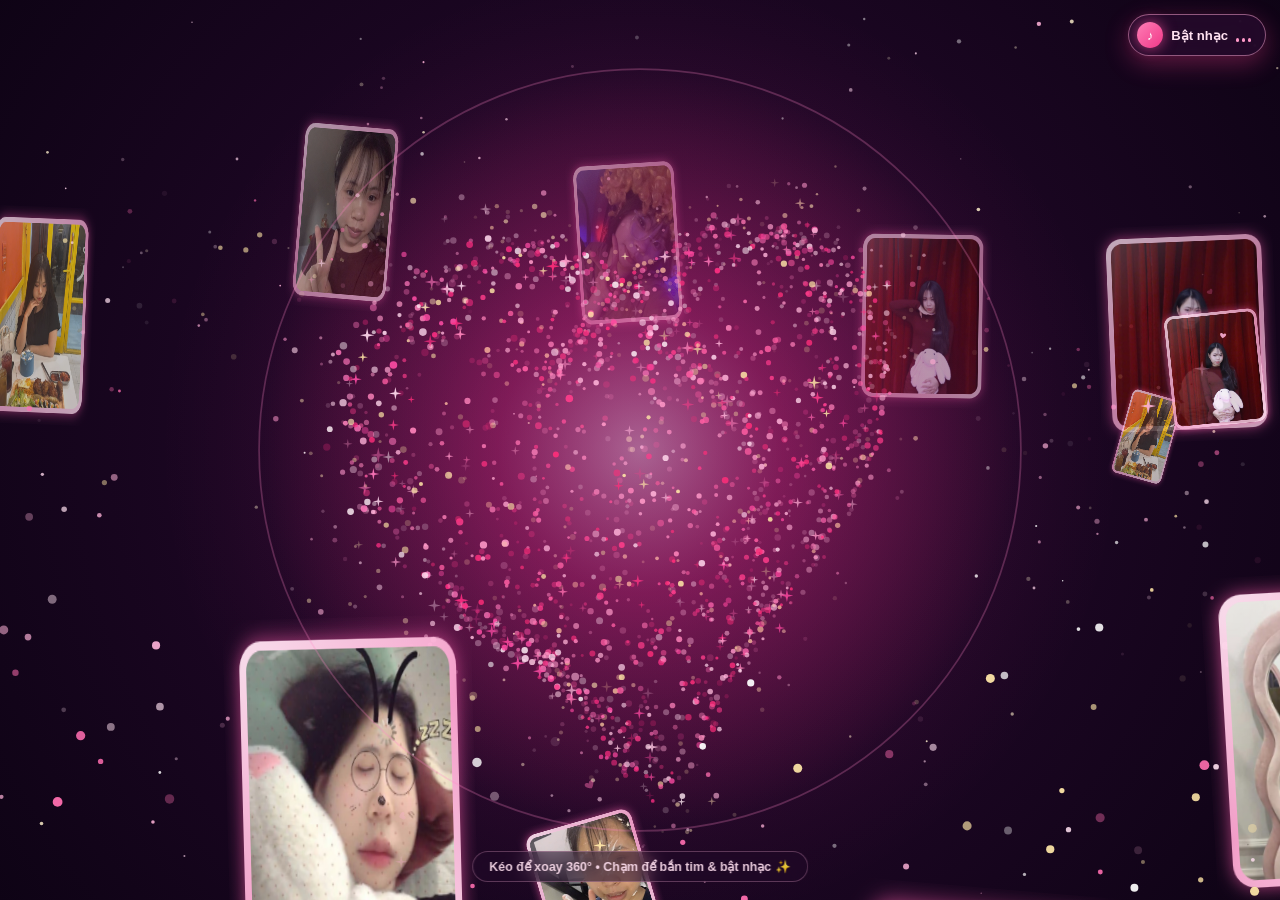
==== commit f2960138: "Add files via upload" ====
--- a/index.html
+++ b/index.html
@@ -11,7 +11,7 @@
   <!-- Sân khấu 5D toàn màn hình (không lời chúc, thuần hiệu ứng hình ảnh & trái tim) -->
   <canvas id="scene5d" aria-label="Hiệu ứng trái tim 5D và hình ảnh xoay rơi"></canvas>
 
-  <!-- Nút nhạc nền nhỏ gọn góc trên phải -->
+  <!-- Nút nhạc nền góc trên phải (bấm để bật/tắt nhạc) -->
   <button
     id="musicToggle"
     class="hud-pill"
@@ -19,7 +19,8 @@
     aria-pressed="false"
     aria-label="Bật hoặc tắt nhạc nền"
   >
-    <span class="hud-disc" aria-hidden="true">♥</span>
+    <span class="hud-disc" aria-hidden="true">♪</span>
+    <span id="musicLabel" class="hud-label">Bật nhạc</span>
     <span class="hud-eq" aria-hidden="true">
       <span></span>
       <span></span>
--- a/styles.css
+++ b/styles.css
@@ -41,17 +41,33 @@
   display: inline-flex;
   align-items: center;
   gap: 8px;
-  padding: 7px 12px 7px 8px;
+  padding: 7px 14px 7px 8px;
   border-radius: 999px;
-  border: 1px solid rgba(255, 168, 212, 0.38);
-  background: rgba(34, 10, 40, 0.56);
+  border: 1px solid rgba(255, 168, 212, 0.5);
+  background: rgba(42, 12, 48, 0.72);
   backdrop-filter: blur(12px);
   -webkit-backdrop-filter: blur(12px);
-  color: #ffd6ea;
+  color: #ffe2f1;
+  font-family: inherit;
+  font-size: 0.82rem;
+  font-weight: 700;
   cursor: pointer;
   touch-action: manipulation;
-  box-shadow: 0 8px 24px rgba(255, 64, 146, 0.25);
+  box-shadow: 0 8px 24px rgba(255, 64, 146, 0.32);
   transition: transform 0.2s ease, background 0.2s ease, box-shadow 0.2s ease;
+}
+
+.hud-pill:not(.is-playing) {
+  animation: pulseMusicBtn 1.8s ease-in-out infinite;
+}
+
+@keyframes pulseMusicBtn {
+  0%, 100% { box-shadow: 0 0 0 0 rgba(255, 92, 168, 0.55), 0 8px 22px rgba(255, 64, 146, 0.3); }
+  50% { box-shadow: 0 0 0 9px rgba(255, 92, 168, 0), 0 8px 26px rgba(255, 64, 146, 0.5); }
+}
+
+.hud-label {
+  white-space: nowrap;
 }
 
 .hud-pill:hover {
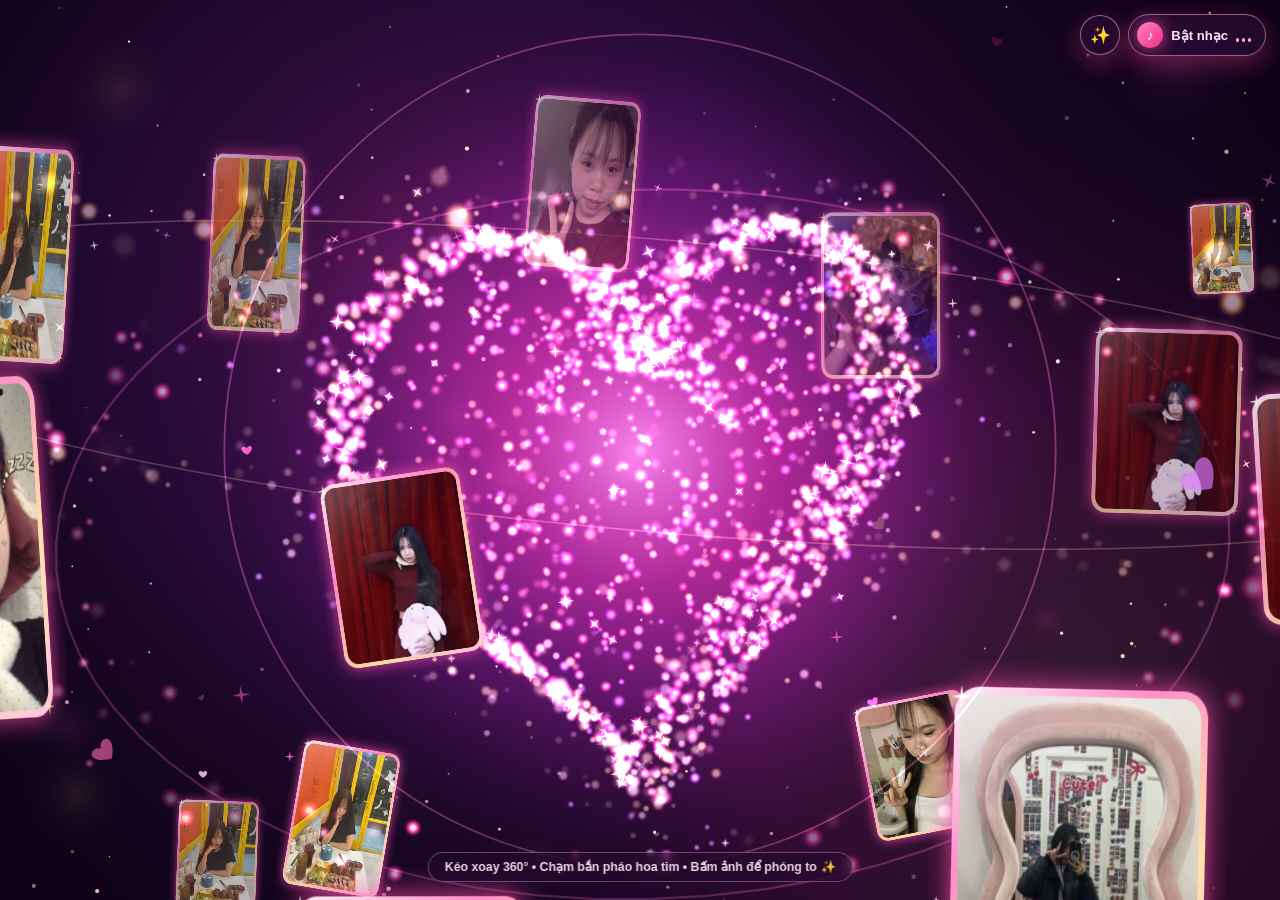
==== commit e11c3d8e: "Add files via upload" ====
--- a/index.html
+++ b/index.html
@@ -3,37 +3,49 @@
 <head>
   <meta charset="UTF-8" />
   <meta name="viewport" content="width=device-width, initial-scale=1.0, maximum-scale=1.0, user-scalable=no, viewport-fit=cover" />
-  <meta name="theme-color" content="#140519" />
+  <meta name="theme-color" content="#0d0318" />
   <title>Trái Tim 5D 💕</title>
   <link rel="stylesheet" href="styles.css" />
 </head>
 <body>
-  <!-- Sân khấu 5D toàn màn hình (không lời chúc, thuần hiệu ứng hình ảnh & trái tim) -->
+  <!-- Sân khấu 5D toàn màn hình -->
   <canvas id="scene5d" aria-label="Hiệu ứng trái tim 5D và hình ảnh xoay rơi"></canvas>
 
-  <!-- Nút nhạc nền góc trên phải (bấm để bật/tắt nhạc) -->
-  <button
-    id="musicToggle"
-    class="hud-pill"
-    type="button"
-    aria-pressed="false"
-    aria-label="Bật hoặc tắt nhạc nền"
-  >
-    <span class="hud-disc" aria-hidden="true">♪</span>
-    <span id="musicLabel" class="hud-label">Bật nhạc</span>
-    <span class="hud-eq" aria-hidden="true">
-      <span></span>
-      <span></span>
-      <span></span>
-    </span>
-  </button>
+  <!-- Thanh nút nổi siêu gọn góc trên phải -->
+  <div class="hud-bar">
+    <button
+      id="burstTrigger"
+      class="hud-icon-btn"
+      type="button"
+      title="Bùng nổ pháo hoa trái tim"
+      aria-label="Bùng nổ pháo hoa trái tim"
+    >
+      ✨
+    </button>
 
-  <!-- Gợi ý nhỏ tự mờ đi sau vài giây -->
-  <div id="gestureHint" class="gesture-hint" aria-hidden="true">
-    Kéo để xoay 360° • Chạm để bắn tim &amp; bật nhạc ✨
+    <button
+      id="musicToggle"
+      class="hud-pill"
+      type="button"
+      aria-pressed="false"
+      aria-label="Bật hoặc tắt nhạc nền"
+    >
+      <span class="hud-disc" aria-hidden="true">♪</span>
+      <span id="musicLabel" class="hud-label">Bật nhạc</span>
+      <span class="hud-eq" aria-hidden="true">
+        <span></span>
+        <span></span>
+        <span></span>
+      </span>
+    </button>
   </div>
 
-  <!-- Khung phóng to khi chạm trực tiếp vào một tấm ảnh -->
+  <!-- Gợi ý nhỏ tự mờ đi -->
+  <div id="gestureHint" class="gesture-hint" aria-hidden="true">
+    Kéo xoay 360° • Chạm bắn pháo hoa tim • Bấm ảnh để phóng to ✨
+  </div>
+
+  <!-- Khung phóng to khi chạm vào bất kỳ tấm ảnh nào -->
   <div id="photoModal" class="photo-modal" hidden role="dialog" aria-modal="true" aria-label="Xem phóng to ảnh">
     <div class="photo-modal-card">
       <img id="photoModalImg" src="" alt="Hình ảnh phóng to" />
--- a/styles.css
+++ b/styles.css
@@ -12,7 +12,7 @@
   width: 100%;
   height: 100%;
   overflow: hidden;
-  background: radial-gradient(circle at 50% 45%, #2b0a2d 0%, #16051c 52%, #09020e 100%);
+  background: radial-gradient(circle at 50% 48%, #260830 0%, #12041c 54%, #06010c 100%);
   font-family: -apple-system, BlinkMacSystemFont, 'Segoe UI', sans-serif;
   user-select: none;
   -webkit-user-select: none;
@@ -32,8 +32,8 @@
   cursor: grabbing;
 }
 
-/* Nút bật/tắt nhạc siêu tối giản góc trên phải */
-.hud-pill {
+/* Thanh nút nhỏ gọn góc trên phải */
+.hud-bar {
   position: fixed;
   top: calc(14px + env(safe-area-inset-top, 0px));
   right: calc(14px + env(safe-area-inset-right, 0px));
@@ -41,19 +41,53 @@
   display: inline-flex;
   align-items: center;
   gap: 8px;
+}
+
+.hud-icon-btn {
+  width: 40px;
+  height: 40px;
+  border-radius: 50%;
+  border: 1px solid rgba(255, 184, 224, 0.52);
+  background: rgba(44, 12, 54, 0.72);
+  backdrop-filter: blur(12px);
+  -webkit-backdrop-filter: blur(12px);
+  color: #ffe8f5;
+  font-size: 1.05rem;
+  display: grid;
+  place-items: center;
+  cursor: pointer;
+  touch-action: manipulation;
+  box-shadow: 0 8px 24px rgba(255, 70, 160, 0.34);
+  transition: transform 0.2s ease, background 0.2s ease, box-shadow 0.2s ease;
+}
+
+.hud-icon-btn:hover {
+  background: rgba(70, 18, 82, 0.84);
+  box-shadow: 0 0 22px rgba(255, 110, 188, 0.6);
+  transform: scale(1.06);
+}
+
+.hud-icon-btn:active {
+  transform: scale(0.9);
+}
+
+.hud-pill {
+  display: inline-flex;
+  align-items: center;
+  gap: 8px;
   padding: 7px 14px 7px 8px;
   border-radius: 999px;
-  border: 1px solid rgba(255, 168, 212, 0.5);
-  background: rgba(42, 12, 48, 0.72);
+  border: 1px solid rgba(255, 174, 218, 0.52);
+  background: rgba(44, 12, 54, 0.74);
   backdrop-filter: blur(12px);
   -webkit-backdrop-filter: blur(12px);
-  color: #ffe2f1;
+  color: #ffe6f4;
   font-family: inherit;
   font-size: 0.82rem;
   font-weight: 700;
   cursor: pointer;
   touch-action: manipulation;
-  box-shadow: 0 8px 24px rgba(255, 64, 146, 0.32);
+  box-shadow: 0 8px 24px rgba(255, 64, 146, 0.34);
   transition: transform 0.2s ease, background 0.2s ease, box-shadow 0.2s ease;
 }
 
@@ -62,37 +96,36 @@
 }
 
 @keyframes pulseMusicBtn {
-  0%, 100% { box-shadow: 0 0 0 0 rgba(255, 92, 168, 0.55), 0 8px 22px rgba(255, 64, 146, 0.3); }
-  50% { box-shadow: 0 0 0 9px rgba(255, 92, 168, 0), 0 8px 26px rgba(255, 64, 146, 0.5); }
+  0%, 100% { box-shadow: 0 0 0 0 rgba(255, 92, 168, 0.6), 0 8px 22px rgba(255, 64, 146, 0.34); }
+  50% { box-shadow: 0 0 0 10px rgba(255, 92, 168, 0), 0 8px 28px rgba(255, 64, 146, 0.56); }
+}
+
+.hud-pill:hover {
+  background: rgba(66, 18, 78, 0.84);
+}
+
+.hud-pill:active {
+  transform: scale(0.93);
 }
 
 .hud-label {
   white-space: nowrap;
-}
-
-.hud-pill:hover {
-  background: rgba(54, 15, 62, 0.72);
-  box-shadow: 0 10px 28px rgba(255, 76, 158, 0.38);
-}
-
-.hud-pill:active {
-  transform: scale(0.93);
 }
 
 .hud-disc {
   width: 26px;
   height: 26px;
   border-radius: 50%;
-  background: linear-gradient(135deg, #ff7eb6, #f03888);
+  background: linear-gradient(135deg, #ff85c0, #f02c84);
   color: #fff;
   display: grid;
   place-items: center;
-  font-size: 0.8rem;
-  box-shadow: 0 0 14px rgba(255, 86, 164, 0.7);
+  font-size: 0.85rem;
+  box-shadow: 0 0 16px rgba(255, 86, 168, 0.78);
 }
 
 .hud-pill.is-playing .hud-disc {
-  animation: spinVinyl 4s linear infinite;
+  animation: spinVinyl 3.6s linear infinite;
 }
 
 @keyframes spinVinyl {
@@ -110,19 +143,19 @@
   width: 3px;
   height: 4px;
   border-radius: 99px;
-  background: #ff99c8;
+  background: #ffa6d3;
 }
 
 .hud-pill.is-playing .hud-eq span:nth-child(1) {
-  animation: eqBar 0.65s ease-in-out infinite alternate;
+  animation: eqBar 0.62s ease-in-out infinite alternate;
 }
 
 .hud-pill.is-playing .hud-eq span:nth-child(2) {
-  animation: eqBar 0.48s ease-in-out 0.14s infinite alternate;
+  animation: eqBar 0.45s ease-in-out 0.14s infinite alternate;
 }
 
 .hud-pill.is-playing .hud-eq span:nth-child(3) {
-  animation: eqBar 0.58s ease-in-out 0.28s infinite alternate;
+  animation: eqBar 0.56s ease-in-out 0.28s infinite alternate;
 }
 
 @keyframes eqBar {
@@ -139,12 +172,12 @@
   z-index: 15;
   padding: 7px 16px;
   border-radius: 999px;
-  background: rgba(34, 10, 42, 0.52);
-  border: 1px solid rgba(255, 178, 218, 0.28);
+  background: rgba(34, 10, 44, 0.58);
+  border: 1px solid rgba(255, 182, 224, 0.34);
   backdrop-filter: blur(10px);
   -webkit-backdrop-filter: blur(10px);
-  color: rgba(255, 224, 240, 0.9);
-  font-size: 0.78rem;
+  color: rgba(255, 228, 244, 0.94);
+  font-size: 0.77rem;
   font-weight: 600;
   white-space: nowrap;
   pointer-events: none;
@@ -156,7 +189,7 @@
   transform: translate(-50%, 10px);
 }
 
-/* Phóng to ảnh khi chạm */
+/* Khung phóng to ảnh phát sáng */
 .photo-modal {
   position: fixed;
   inset: 0;
@@ -165,11 +198,11 @@
   align-items: center;
   justify-content: center;
   padding: 24px;
-  background: rgba(12, 3, 18, 0.76);
-  backdrop-filter: blur(14px);
-  -webkit-backdrop-filter: blur(14px);
+  background: rgba(10, 2, 18, 0.8);
+  backdrop-filter: blur(16px);
+  -webkit-backdrop-filter: blur(16px);
   cursor: pointer;
-  animation: modalFade 0.25s ease both;
+  animation: modalFade 0.24s ease both;
 }
 
 .photo-modal[hidden] {
@@ -182,27 +215,27 @@
 }
 
 .photo-modal-card {
-  max-width: min(88vw, 460px);
-  max-height: 82dvh;
+  max-width: min(90vw, 480px);
+  max-height: 84dvh;
   padding: 10px;
-  border-radius: 24px;
-  background: linear-gradient(145deg, rgba(255, 220, 238, 0.28), rgba(255, 118, 178, 0.16));
-  border: 1.5px solid rgba(255, 198, 228, 0.65);
+  border-radius: 26px;
+  background: linear-gradient(145deg, rgba(255, 228, 244, 0.34), rgba(255, 110, 184, 0.2));
+  border: 1.5px solid rgba(255, 210, 236, 0.78);
   box-shadow:
-    0 24px 64px rgba(0, 0, 0, 0.6),
-    0 0 42px rgba(255, 92, 168, 0.45);
+    0 24px 68px rgba(0, 0, 0, 0.65),
+    0 0 54px rgba(255, 86, 172, 0.55);
   animation: modalPop 0.32s cubic-bezier(0.22, 1, 0.36, 1) both;
 }
 
 @keyframes modalPop {
-  from { transform: scale(0.82); opacity: 0; }
+  from { transform: scale(0.8); opacity: 0; }
   to { transform: scale(1); opacity: 1; }
 }
 
 .photo-modal-card img {
   display: block;
   max-width: 100%;
-  max-height: calc(82dvh - 20px);
-  border-radius: 16px;
+  max-height: calc(84dvh - 20px);
+  border-radius: 18px;
   object-fit: contain;
 }
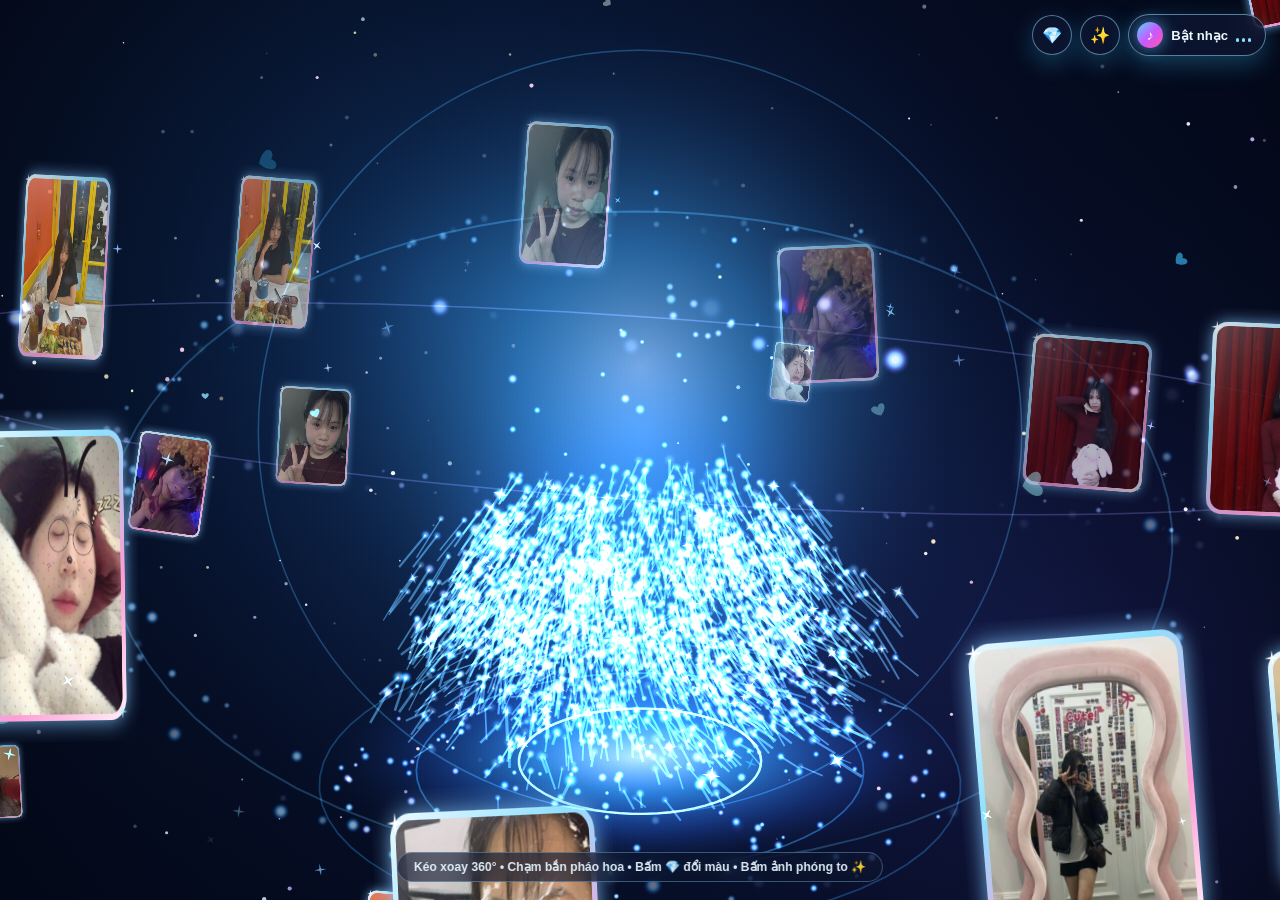
==== commit 04d63ae3: "Add files via upload" ====
--- a/index.html
+++ b/index.html
@@ -3,22 +3,32 @@
 <head>
   <meta charset="UTF-8" />
   <meta name="viewport" content="width=device-width, initial-scale=1.0, maximum-scale=1.0, user-scalable=no, viewport-fit=cover" />
-  <meta name="theme-color" content="#0d0318" />
-  <title>Trái Tim 5D 💕</title>
+  <meta name="theme-color" content="#040714" />
+  <title>Trái Tim 5D Hologram 💕</title>
   <link rel="stylesheet" href="styles.css" />
 </head>
 <body>
   <!-- Sân khấu 5D toàn màn hình -->
-  <canvas id="scene5d" aria-label="Hiệu ứng trái tim 5D và hình ảnh xoay rơi"></canvas>
+  <canvas id="scene5d" aria-label="Hiệu ứng trái tim 5D hologram và hình ảnh xoay rơi"></canvas>
 
-  <!-- Thanh nút nổi siêu gọn góc trên phải -->
+  <!-- Thanh nút nổi gọn gàng góc trên phải -->
   <div class="hud-bar">
+    <button
+      id="themeTrigger"
+      class="hud-icon-btn"
+      type="button"
+      title="Đổi màu ánh sáng (Xanh Hologram / Hồng Pha Lê / Tự đổi màu)"
+      aria-label="Đổi tông màu ánh sáng"
+    >
+      💎
+    </button>
+
     <button
       id="burstTrigger"
       class="hud-icon-btn"
       type="button"
-      title="Bùng nổ pháo hoa trái tim"
-      aria-label="Bùng nổ pháo hoa trái tim"
+      title="Bùng nổ dòng xoáy & pháo hoa trái tim"
+      aria-label="Bùng nổ dòng xoáy và pháo hoa trái tim"
     >
       ✨
     </button>
@@ -42,7 +52,7 @@
 
   <!-- Gợi ý nhỏ tự mờ đi -->
   <div id="gestureHint" class="gesture-hint" aria-hidden="true">
-    Kéo xoay 360° • Chạm bắn pháo hoa tim • Bấm ảnh để phóng to ✨
+    Kéo xoay 360° • Chạm bắn pháo hoa • Bấm 💎 đổi màu • Bấm ảnh phóng to ✨
   </div>
 
   <!-- Khung phóng to khi chạm vào bất kỳ tấm ảnh nào -->
--- a/styles.css
+++ b/styles.css
@@ -12,7 +12,7 @@
   width: 100%;
   height: 100%;
   overflow: hidden;
-  background: radial-gradient(circle at 50% 48%, #260830 0%, #12041c 54%, #06010c 100%);
+  background: radial-gradient(circle at 50% 48%, #0c1836 0%, #050a1a 56%, #020309 100%);
   font-family: -apple-system, BlinkMacSystemFont, 'Segoe UI', sans-serif;
   user-select: none;
   -webkit-user-select: none;
@@ -47,23 +47,23 @@
   width: 40px;
   height: 40px;
   border-radius: 50%;
-  border: 1px solid rgba(255, 184, 224, 0.52);
-  background: rgba(44, 12, 54, 0.72);
+  border: 1px solid rgba(155, 220, 255, 0.5);
+  background: rgba(14, 24, 52, 0.72);
   backdrop-filter: blur(12px);
   -webkit-backdrop-filter: blur(12px);
-  color: #ffe8f5;
-  font-size: 1.05rem;
+  color: #e8f7ff;
+  font-size: 1.02rem;
   display: grid;
   place-items: center;
   cursor: pointer;
   touch-action: manipulation;
-  box-shadow: 0 8px 24px rgba(255, 70, 160, 0.34);
+  box-shadow: 0 8px 24px rgba(56, 189, 248, 0.28);
   transition: transform 0.2s ease, background 0.2s ease, box-shadow 0.2s ease;
 }
 
 .hud-icon-btn:hover {
-  background: rgba(70, 18, 82, 0.84);
-  box-shadow: 0 0 22px rgba(255, 110, 188, 0.6);
+  background: rgba(28, 46, 88, 0.84);
+  box-shadow: 0 0 22px rgba(96, 200, 255, 0.55);
   transform: scale(1.06);
 }
 
@@ -77,17 +77,17 @@
   gap: 8px;
   padding: 7px 14px 7px 8px;
   border-radius: 999px;
-  border: 1px solid rgba(255, 174, 218, 0.52);
-  background: rgba(44, 12, 54, 0.74);
+  border: 1px solid rgba(160, 224, 255, 0.52);
+  background: rgba(14, 24, 52, 0.74);
   backdrop-filter: blur(12px);
   -webkit-backdrop-filter: blur(12px);
-  color: #ffe6f4;
+  color: #ecf8ff;
   font-family: inherit;
   font-size: 0.82rem;
   font-weight: 700;
   cursor: pointer;
   touch-action: manipulation;
-  box-shadow: 0 8px 24px rgba(255, 64, 146, 0.34);
+  box-shadow: 0 8px 24px rgba(56, 189, 248, 0.3);
   transition: transform 0.2s ease, background 0.2s ease, box-shadow 0.2s ease;
 }
 
@@ -96,12 +96,12 @@
 }
 
 @keyframes pulseMusicBtn {
-  0%, 100% { box-shadow: 0 0 0 0 rgba(255, 92, 168, 0.6), 0 8px 22px rgba(255, 64, 146, 0.34); }
-  50% { box-shadow: 0 0 0 10px rgba(255, 92, 168, 0), 0 8px 28px rgba(255, 64, 146, 0.56); }
+  0%, 100% { box-shadow: 0 0 0 0 rgba(96, 200, 255, 0.55), 0 8px 22px rgba(56, 189, 248, 0.32); }
+  50% { box-shadow: 0 0 0 10px rgba(96, 200, 255, 0), 0 8px 28px rgba(255, 92, 168, 0.45); }
 }
 
 .hud-pill:hover {
-  background: rgba(66, 18, 78, 0.84);
+  background: rgba(28, 46, 88, 0.85);
 }
 
 .hud-pill:active {
@@ -116,12 +116,12 @@
   width: 26px;
   height: 26px;
   border-radius: 50%;
-  background: linear-gradient(135deg, #ff85c0, #f02c84);
+  background: linear-gradient(135deg, #56d4ff, #c858ff 52%, #ff58a8);
   color: #fff;
   display: grid;
   place-items: center;
   font-size: 0.85rem;
-  box-shadow: 0 0 16px rgba(255, 86, 168, 0.78);
+  box-shadow: 0 0 16px rgba(96, 196, 255, 0.72);
 }
 
 .hud-pill.is-playing .hud-disc {
@@ -143,7 +143,7 @@
   width: 3px;
   height: 4px;
   border-radius: 99px;
-  background: #ffa6d3;
+  background: #8be4ff;
 }
 
 .hud-pill.is-playing .hud-eq span:nth-child(1) {
@@ -172,12 +172,12 @@
   z-index: 15;
   padding: 7px 16px;
   border-radius: 999px;
-  background: rgba(34, 10, 44, 0.58);
-  border: 1px solid rgba(255, 182, 224, 0.34);
+  background: rgba(10, 18, 42, 0.62);
+  border: 1px solid rgba(152, 218, 255, 0.34);
   backdrop-filter: blur(10px);
   -webkit-backdrop-filter: blur(10px);
-  color: rgba(255, 228, 244, 0.94);
-  font-size: 0.77rem;
+  color: rgba(232, 246, 255, 0.94);
+  font-size: 0.76rem;
   font-weight: 600;
   white-space: nowrap;
   pointer-events: none;
@@ -198,7 +198,7 @@
   align-items: center;
   justify-content: center;
   padding: 24px;
-  background: rgba(10, 2, 18, 0.8);
+  background: rgba(4, 8, 22, 0.82);
   backdrop-filter: blur(16px);
   -webkit-backdrop-filter: blur(16px);
   cursor: pointer;
@@ -219,11 +219,11 @@
   max-height: 84dvh;
   padding: 10px;
   border-radius: 26px;
-  background: linear-gradient(145deg, rgba(255, 228, 244, 0.34), rgba(255, 110, 184, 0.2));
-  border: 1.5px solid rgba(255, 210, 236, 0.78);
+  background: linear-gradient(145deg, rgba(164, 226, 255, 0.34), rgba(255, 118, 198, 0.24));
+  border: 1.5px solid rgba(206, 238, 255, 0.78);
   box-shadow:
-    0 24px 68px rgba(0, 0, 0, 0.65),
-    0 0 54px rgba(255, 86, 172, 0.55);
+    0 24px 68px rgba(0, 0, 0, 0.68),
+    0 0 54px rgba(56, 189, 248, 0.5);
   animation: modalPop 0.32s cubic-bezier(0.22, 1, 0.36, 1) both;
 }
 
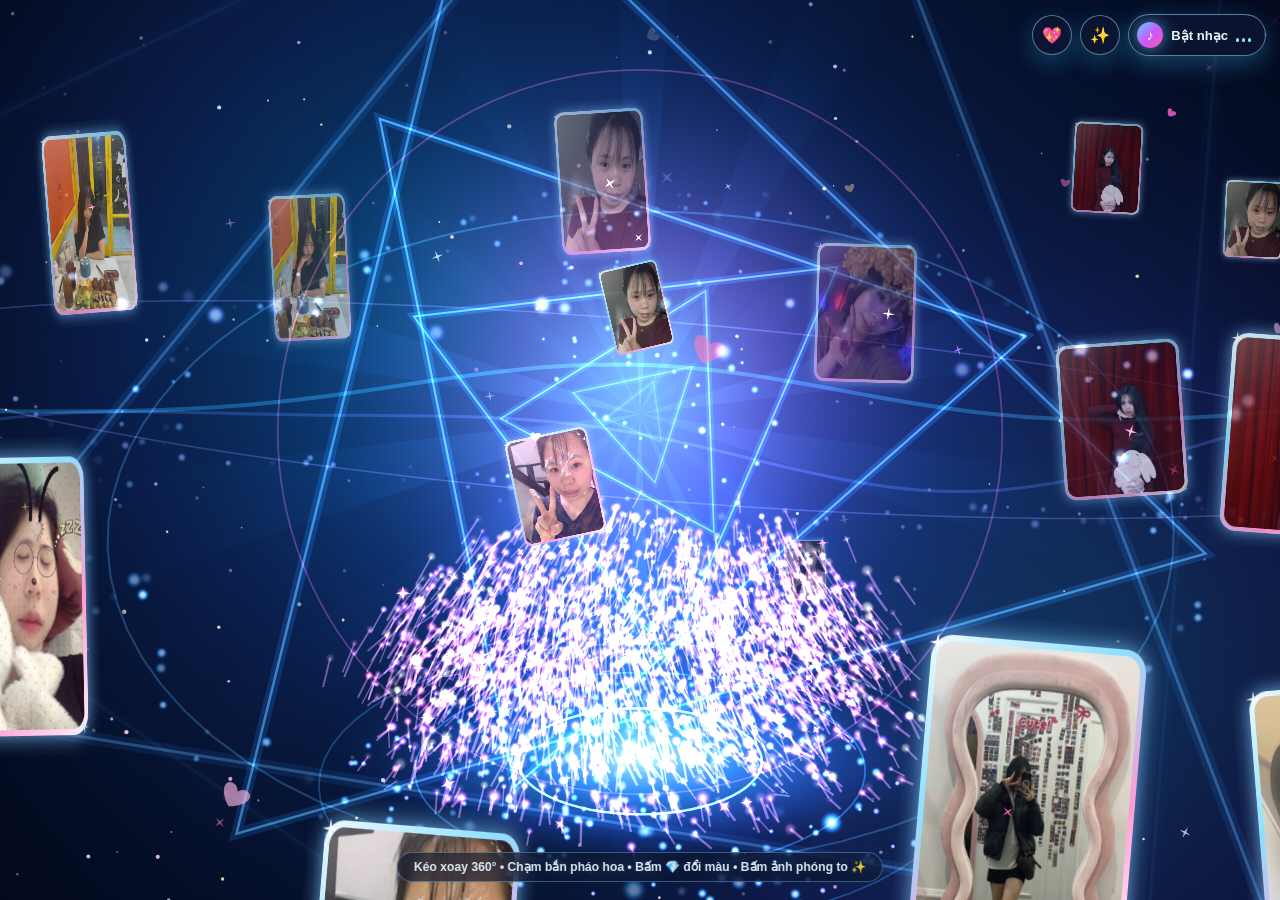
==== commit 6be37a04: "Add files via upload" ====
--- a/index.html
+++ b/index.html
@@ -17,10 +17,10 @@
       id="themeTrigger"
       class="hud-icon-btn"
       type="button"
-      title="Đổi màu ánh sáng (Xanh Hologram / Hồng Pha Lê / Tự đổi màu)"
-      aria-label="Đổi tông màu ánh sáng"
+      title="Đổi màu trái tim (Hồng trên nền Xanh / Toàn bộ Xanh / Tự đổi màu)"
+      aria-label="Đổi màu trái tim"
     >
-      💎
+      💖
     </button>
 
     <button
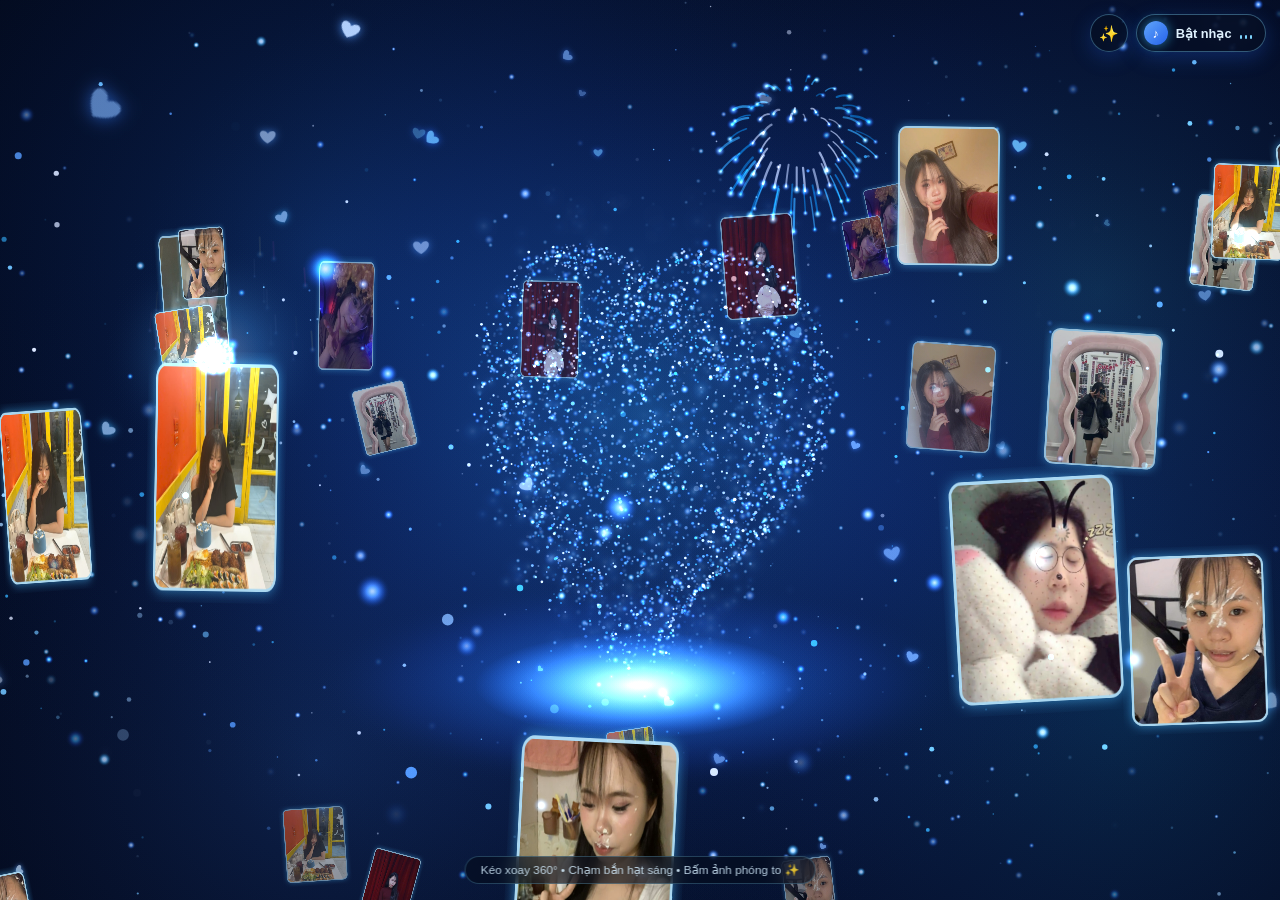
==== commit 9fad16ae: "Add files via upload" ====
--- a/index.html
+++ b/index.html
@@ -3,32 +3,22 @@
 <head>
   <meta charset="UTF-8" />
   <meta name="viewport" content="width=device-width, initial-scale=1.0, maximum-scale=1.0, user-scalable=no, viewport-fit=cover" />
-  <meta name="theme-color" content="#040714" />
-  <title>Trái Tim 5D Hologram 💕</title>
+  <meta name="theme-color" content="#000208" />
+  <title>Trái Tim 5D 💙</title>
   <link rel="stylesheet" href="styles.css" />
 </head>
 <body>
-  <!-- Sân khấu 5D toàn màn hình -->
-  <canvas id="scene5d" aria-label="Hiệu ứng trái tim 5D hologram và hình ảnh xoay rơi"></canvas>
+  <!-- Sân khấu 5D nền đen sâu y hệt video mẫu -->
+  <canvas id="scene5d" aria-label="Hiệu ứng trái tim 5D ánh sáng xanh và hình ảnh xoay rơi"></canvas>
 
-  <!-- Thanh nút nổi gọn gàng góc trên phải -->
+  <!-- Nút tối giản góc trên phải -->
   <div class="hud-bar">
-    <button
-      id="themeTrigger"
-      class="hud-icon-btn"
-      type="button"
-      title="Đổi màu trái tim (Hồng trên nền Xanh / Toàn bộ Xanh / Tự đổi màu)"
-      aria-label="Đổi màu trái tim"
-    >
-      💖
-    </button>
-
     <button
       id="burstTrigger"
       class="hud-icon-btn"
       type="button"
-      title="Bùng nổ dòng xoáy & pháo hoa trái tim"
-      aria-label="Bùng nổ dòng xoáy và pháo hoa trái tim"
+      title="Kích hoạt làn sóng lửa xanh & pháo hoa"
+      aria-label="Kích hoạt hiệu ứng ánh sáng xanh"
     >
       ✨
     </button>
@@ -52,10 +42,10 @@
 
   <!-- Gợi ý nhỏ tự mờ đi -->
   <div id="gestureHint" class="gesture-hint" aria-hidden="true">
-    Kéo xoay 360° • Chạm bắn pháo hoa • Bấm 💎 đổi màu • Bấm ảnh phóng to ✨
+    Kéo xoay 360° • Chạm bắn hạt sáng • Bấm ảnh phóng to ✨
   </div>
 
-  <!-- Khung phóng to khi chạm vào bất kỳ tấm ảnh nào -->
+  <!-- Khung phóng to khi chạm vào tấm ảnh -->
   <div id="photoModal" class="photo-modal" hidden role="dialog" aria-modal="true" aria-label="Xem phóng to ảnh">
     <div class="photo-modal-card">
       <img id="photoModalImg" src="" alt="Hình ảnh phóng to" />
--- a/styles.css
+++ b/styles.css
@@ -12,7 +12,7 @@
   width: 100%;
   height: 100%;
   overflow: hidden;
-  background: radial-gradient(circle at 50% 48%, #0c1836 0%, #050a1a 56%, #020309 100%);
+  background: #000208;
   font-family: -apple-system, BlinkMacSystemFont, 'Segoe UI', sans-serif;
   user-select: none;
   -webkit-user-select: none;
@@ -32,7 +32,6 @@
   cursor: grabbing;
 }
 
-/* Thanh nút nhỏ gọn góc trên phải */
 .hud-bar {
   position: fixed;
   top: calc(14px + env(safe-area-inset-top, 0px));
@@ -44,64 +43,64 @@
 }
 
 .hud-icon-btn {
-  width: 40px;
-  height: 40px;
+  width: 38px;
+  height: 38px;
   border-radius: 50%;
-  border: 1px solid rgba(155, 220, 255, 0.5);
-  background: rgba(14, 24, 52, 0.72);
+  border: 1px solid rgba(125, 211, 252, 0.35);
+  background: rgba(6, 14, 34, 0.65);
   backdrop-filter: blur(12px);
   -webkit-backdrop-filter: blur(12px);
-  color: #e8f7ff;
-  font-size: 1.02rem;
+  color: #e0f2fe;
+  font-size: 0.98rem;
   display: grid;
   place-items: center;
   cursor: pointer;
   touch-action: manipulation;
-  box-shadow: 0 8px 24px rgba(56, 189, 248, 0.28);
+  box-shadow: 0 6px 20px rgba(37, 99, 235, 0.25);
   transition: transform 0.2s ease, background 0.2s ease, box-shadow 0.2s ease;
 }
 
 .hud-icon-btn:hover {
-  background: rgba(28, 46, 88, 0.84);
-  box-shadow: 0 0 22px rgba(96, 200, 255, 0.55);
+  background: rgba(14, 30, 68, 0.85);
+  box-shadow: 0 0 18px rgba(56, 189, 248, 0.5);
   transform: scale(1.06);
 }
 
 .hud-icon-btn:active {
-  transform: scale(0.9);
+  transform: scale(0.92);
 }
 
 .hud-pill {
   display: inline-flex;
   align-items: center;
   gap: 8px;
-  padding: 7px 14px 7px 8px;
+  padding: 6px 13px 6px 7px;
   border-radius: 999px;
-  border: 1px solid rgba(160, 224, 255, 0.52);
-  background: rgba(14, 24, 52, 0.74);
+  border: 1px solid rgba(125, 211, 252, 0.38);
+  background: rgba(6, 14, 34, 0.68);
   backdrop-filter: blur(12px);
   -webkit-backdrop-filter: blur(12px);
-  color: #ecf8ff;
+  color: #e0f2fe;
   font-family: inherit;
-  font-size: 0.82rem;
-  font-weight: 700;
+  font-size: 0.8rem;
+  font-weight: 600;
   cursor: pointer;
   touch-action: manipulation;
-  box-shadow: 0 8px 24px rgba(56, 189, 248, 0.3);
-  transition: transform 0.2s ease, background 0.2s ease, box-shadow 0.2s ease;
+  box-shadow: 0 6px 20px rgba(37, 99, 235, 0.28);
+  transition: transform 0.2s ease, background 0.2s ease;
 }
 
 .hud-pill:not(.is-playing) {
-  animation: pulseMusicBtn 1.8s ease-in-out infinite;
+  animation: pulseMusicBtn 2s ease-in-out infinite;
 }
 
 @keyframes pulseMusicBtn {
-  0%, 100% { box-shadow: 0 0 0 0 rgba(96, 200, 255, 0.55), 0 8px 22px rgba(56, 189, 248, 0.32); }
-  50% { box-shadow: 0 0 0 10px rgba(96, 200, 255, 0), 0 8px 28px rgba(255, 92, 168, 0.45); }
+  0%, 100% { box-shadow: 0 0 0 0 rgba(56, 189, 248, 0.45), 0 6px 18px rgba(37, 99, 235, 0.25); }
+  50% { box-shadow: 0 0 0 8px rgba(56, 189, 248, 0), 0 6px 24px rgba(56, 189, 248, 0.45); }
 }
 
 .hud-pill:hover {
-  background: rgba(28, 46, 88, 0.85);
+  background: rgba(14, 30, 68, 0.85);
 }
 
 .hud-pill:active {
@@ -113,15 +112,15 @@
 }
 
 .hud-disc {
-  width: 26px;
-  height: 26px;
+  width: 24px;
+  height: 24px;
   border-radius: 50%;
-  background: linear-gradient(135deg, #56d4ff, #c858ff 52%, #ff58a8);
+  background: linear-gradient(135deg, #60a5fa, #2563eb);
   color: #fff;
   display: grid;
   place-items: center;
-  font-size: 0.85rem;
-  box-shadow: 0 0 16px rgba(96, 196, 255, 0.72);
+  font-size: 0.8rem;
+  box-shadow: 0 0 12px rgba(56, 189, 248, 0.65);
 }
 
 .hud-pill.is-playing .hud-disc {
@@ -135,15 +134,15 @@
 .hud-eq {
   display: inline-flex;
   align-items: flex-end;
-  gap: 3px;
-  height: 13px;
+  gap: 2.5px;
+  height: 12px;
 }
 
 .hud-eq span {
-  width: 3px;
+  width: 2.5px;
   height: 4px;
   border-radius: 99px;
-  background: #8be4ff;
+  background: #7dd3fc;
 }
 
 .hud-pill.is-playing .hud-eq span:nth-child(1) {
@@ -160,25 +159,24 @@
 
 @keyframes eqBar {
   from { height: 4px; }
-  to { height: 13px; }
-}
-
-/* Gợi ý thao tác 5D tự ẩn */
+  to { height: 12px; }
+}
+
 .gesture-hint {
   position: fixed;
   left: 50%;
-  bottom: calc(18px + env(safe-area-inset-bottom, 0px));
+  bottom: calc(16px + env(safe-area-inset-bottom, 0px));
   transform: translateX(-50%);
   z-index: 15;
-  padding: 7px 16px;
+  padding: 6px 15px;
   border-radius: 999px;
-  background: rgba(10, 18, 42, 0.62);
-  border: 1px solid rgba(152, 218, 255, 0.34);
+  background: rgba(4, 10, 26, 0.6);
+  border: 1px solid rgba(125, 211, 252, 0.25);
   backdrop-filter: blur(10px);
   -webkit-backdrop-filter: blur(10px);
-  color: rgba(232, 246, 255, 0.94);
-  font-size: 0.76rem;
-  font-weight: 600;
+  color: rgba(214, 238, 255, 0.85);
+  font-size: 0.74rem;
+  font-weight: 500;
   white-space: nowrap;
   pointer-events: none;
   transition: opacity 0.8s ease, transform 0.8s ease;
@@ -189,7 +187,6 @@
   transform: translate(-50%, 10px);
 }
 
-/* Khung phóng to ảnh phát sáng */
 .photo-modal {
   position: fixed;
   inset: 0;
@@ -198,11 +195,11 @@
   align-items: center;
   justify-content: center;
   padding: 24px;
-  background: rgba(4, 8, 22, 0.82);
+  background: rgba(0, 3, 12, 0.86);
   backdrop-filter: blur(16px);
   -webkit-backdrop-filter: blur(16px);
   cursor: pointer;
-  animation: modalFade 0.24s ease both;
+  animation: modalFade 0.22s ease both;
 }
 
 .photo-modal[hidden] {
@@ -217,25 +214,25 @@
 .photo-modal-card {
   max-width: min(90vw, 480px);
   max-height: 84dvh;
-  padding: 10px;
-  border-radius: 26px;
-  background: linear-gradient(145deg, rgba(164, 226, 255, 0.34), rgba(255, 118, 198, 0.24));
-  border: 1.5px solid rgba(206, 238, 255, 0.78);
+  padding: 8px;
+  border-radius: 22px;
+  background: rgba(14, 28, 60, 0.55);
+  border: 1px solid rgba(147, 197, 253, 0.55);
   box-shadow:
-    0 24px 68px rgba(0, 0, 0, 0.68),
-    0 0 54px rgba(56, 189, 248, 0.5);
-  animation: modalPop 0.32s cubic-bezier(0.22, 1, 0.36, 1) both;
+    0 24px 64px rgba(0, 0, 0, 0.75),
+    0 0 42px rgba(56, 189, 248, 0.35);
+  animation: modalPop 0.28s cubic-bezier(0.22, 1, 0.36, 1) both;
 }
 
 @keyframes modalPop {
-  from { transform: scale(0.8); opacity: 0; }
+  from { transform: scale(0.84); opacity: 0; }
   to { transform: scale(1); opacity: 1; }
 }
 
 .photo-modal-card img {
   display: block;
   max-width: 100%;
-  max-height: calc(84dvh - 20px);
-  border-radius: 18px;
+  max-height: calc(84dvh - 16px);
+  border-radius: 15px;
   object-fit: contain;
 }
